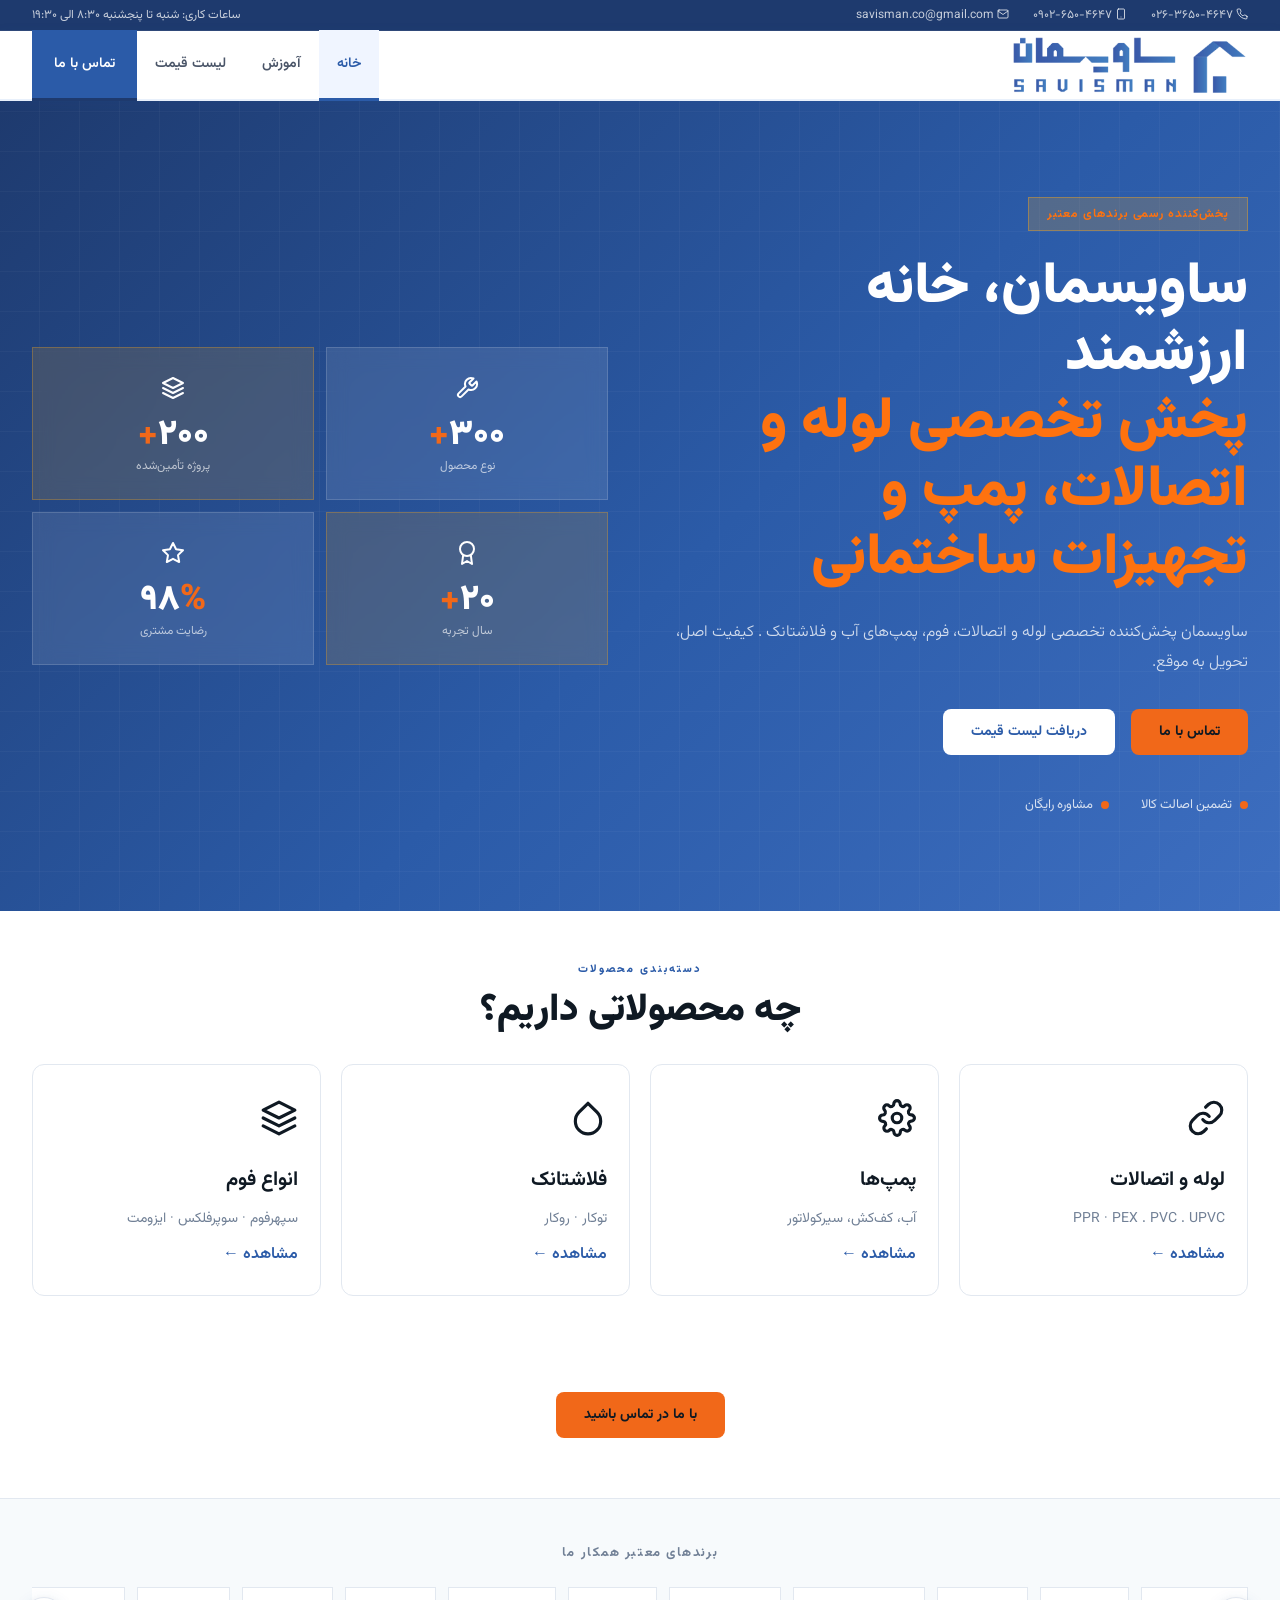
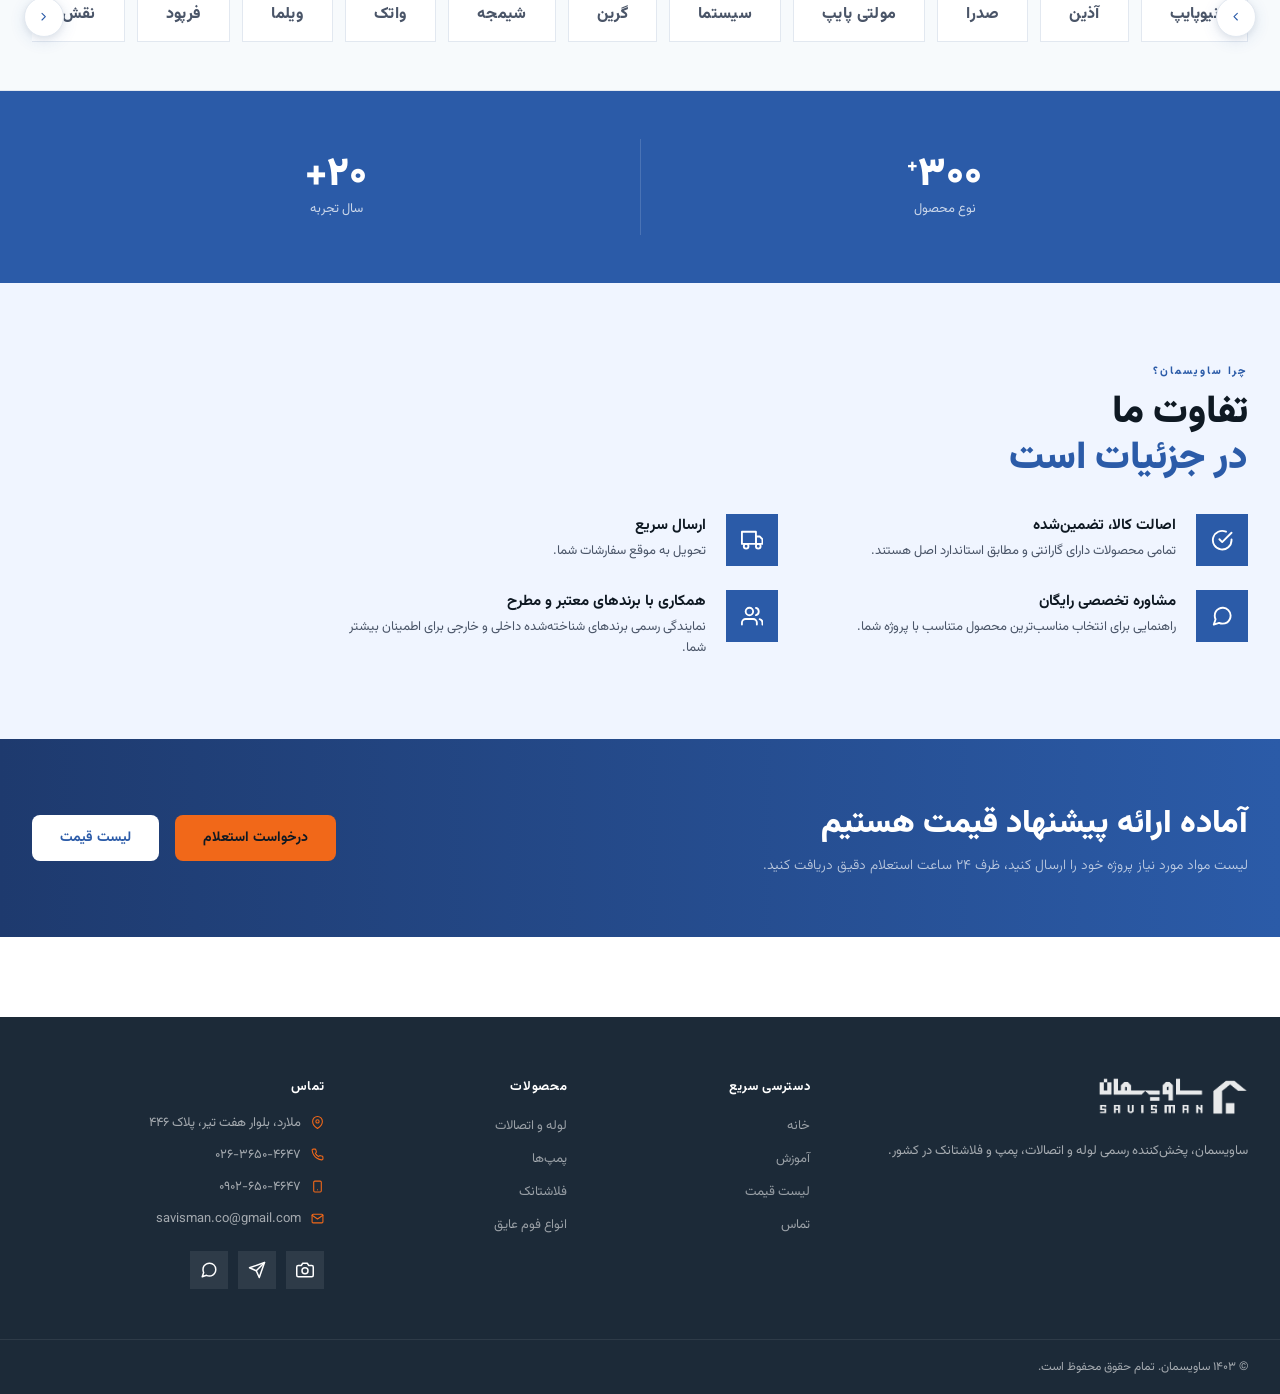
==== index.html @ 8af8faf5 "Update blog pages and homepage" ====
<!DOCTYPE html>
<html lang="fa" dir="rtl">
<head>
<meta charset="UTF-8">
<meta name="viewport" content="width=device-width, initial-scale=1.0">
<title>ساویسمان | پخش لوله، اتصالات، پمپ و فلاشتانک</title>
<link rel="icon" type="image/png" href="favicon.png">
<meta name="description" content="ساویسمان، پخش و فروش انواع لوله و اتصالات تک لایه، پنج لایه، فاضلابی، انواع پمپ، فلاشتانک، تجهیزات استخری، فوم و عایق ساختمانی با کیفیت و قیمت مناسب.">
<meta property="og:title" content="ساویسمان | پخش تجهیزات ساختمانی و تأسیسات">
<meta property="og:description" content="عرضه کننده انواع لوله و اتصالات، پمپ، فلاشتانک، تجهیزات استخری، فوم و عایق ساختمانی">
<meta property="og:url" content="https://savisman.com/">
<meta property="og:type" content="website">
<meta property="og:image" content="https://savisman.com/1horizontal_logo.png">
<link rel="canonical" href="https://savisman.com/">
<script type="application/ld+json">
{
  "@context": "https://schema.org",
  "@type": "HomeAndConstructionBusiness",
  "name": "ساویسمان",
  "url": "https://savisman.com/",
  "logo": "https://savisman.com/1horizontal_logo.png",
  "image": "https://savisman.com/1horizontal_logo.png",
  "description": "پخش و فروش انواع لوله و اتصالات، پمپ، فلاشتانک، تجهیزات استخری، فوم و عایق ساختمانی",
  "telephone": "+982636504647",
  "email": "savisman.co@gmail.com",
  "address": {
    "@type": "PostalAddress",
    "streetAddress": "بلوار هفت تیر، پلاک ۴۴۶",
    "addressLocality": "ملارد",
    "addressCountry": "IR"
  },
  "openingHoursSpecification": {
    "@type": "OpeningHoursSpecification",
    "dayOfWeek": ["Saturday","Sunday","Monday","Tuesday","Wednesday","Thursday"],
    "opens": "08:30",
    "closes": "19:30"
  },
  "sameAs": [
    "https://t.me/savisman_co"
  ]
}
</script>
<link href="https://fonts.googleapis.com/css2?family=Vazirmatn:wght@300;400;500;600;700;800;900&display=swap" rel="stylesheet">
<link rel="stylesheet" href="style.css">
<style>
.hero {
  min-height: 90vh;
  background: linear-gradient(135deg, var(--blue-dark) 0%, var(--blue-main) 55%, var(--blue-mid) 100%);
  display: flex; align-items: center;
  position: relative; overflow: hidden;
}
.hero::before {
  content:'';position:absolute;inset:0;
  background-image:repeating-linear-gradient(0deg,transparent,transparent 39px,rgba(255,255,255,0.03) 39px,rgba(255,255,255,0.03) 40px),
                   repeating-linear-gradient(90deg,transparent,transparent 39px,rgba(255,255,255,0.03) 39px,rgba(255,255,255,0.03) 40px);
}
.hero-inner {
  max-width:1280px;margin:0 auto;padding:0 2rem;
  display:grid;grid-template-columns:1fr 1fr;gap:4rem;align-items:center;
  position:relative;z-index:1;width:100%;
}
.hero-badge {
  display:inline-flex;align-items:center;gap:8px;
  background:rgba(244,165,28,0.2);border:1px solid rgba(244,165,28,0.4);
  color:#FE720F;padding:7px 18px;font-size:12px;font-weight:700;
  letter-spacing:0.08em;margin-bottom:1.5rem;
}
.hero h1 {
  font-size:clamp(2.2rem,4.5vw,3.8rem);font-weight:900;
  color:var(--white);line-height:1.18;margin-bottom:1.5rem;
}
.hero h1 .highlight { color:#FE720F; }
.hero-desc { font-size:16px;color:rgba(255,255,255,0.78);line-height:1.85;margin-bottom:2rem;font-weight:300; }
.hero-actions { display:flex;gap:1rem;flex-wrap:wrap; }
.hero-features { display:flex;gap:2rem;margin-top:2.5rem;flex-wrap:wrap; }
.hero-feature { display:flex;align-items:center;gap:8px;color:rgba(255,255,255,0.8);font-size:13px; }
.hero-feature-dot { width:8px;height:8px;background:var(--accent);border-radius:50%;flex-shrink:0; }
.hero-visual { display:grid;grid-template-columns:1fr 1fr;gap:12px; }
.hero-stat-card {
  background:rgba(255,255,255,0.1);backdrop-filter:blur(10px);
  border:1px solid rgba(255,255,255,0.15);
  padding:1.5rem;text-align:center;
}
.hero-stat-card.accent { background:rgba(244,165,28,0.15);border-color:rgba(244,165,28,0.3); }
.hero-stat-num { font-size:2.2rem;font-weight:900;color:var(--white);line-height:1; }
.hero-stat-num span { color:var(--accent); }
.hero-stat-label { font-size:12px;color:rgba(255,255,255,0.65);margin-top:4px; }
.hero-stat-icon { font-size:1.5rem;margin-bottom:8px;color:var(--white); }
.why-us { background:var(--blue-ultra); }
.why-grid { display:grid;grid-template-columns:1fr;gap:2rem; }
.why-list { display:grid;grid-template-columns:1fr 1fr;gap:1.5rem 2.5rem;margin-top:2rem;max-width:900px; }
.why-item { display:flex;gap:1.25rem;align-items:flex-start; }
.why-icon-box { width:52px;height:52px;background:var(--blue-main);display:flex;align-items:center;justify-content:center;font-size:1.4rem;flex-shrink:0;color:#fff; }
.why-item-title { font-size:15px;font-weight:700;color:var(--dark);margin-bottom:4px; }
.why-item-desc { font-size:13px;color:var(--mid);line-height:1.6; }
@media(max-width:640px){ .why-list{grid-template-columns:1fr;} }
.featured-header { display:flex;align-items:flex-end;justify-content:space-between;margin-bottom:2.5rem; }
.brands { background:var(--light);padding:44px 0;border-top:1px solid var(--border-light);border-bottom:1px solid var(--border-light); }
.brands-inner { max-width:1280px;margin:0 auto;padding:0 2rem; }
.brands-title { text-align:center;font-size:13px;font-weight:700;color:var(--steel);letter-spacing:0.12em;margin-bottom:1.5rem; }
.brands-scroll-wrap { position:relative; }
.brands-logos { display:flex;gap:12px;overflow-x:auto;scrollbar-width:none;padding-bottom:4px; }
.brands-logos::-webkit-scrollbar { display:none; }
.brand-logo {
  flex-shrink:0;font-size:16px;font-weight:800;color:var(--mid);letter-spacing:0.02em;
  padding:14px 28px;border:1.5px solid var(--border-light);white-space:nowrap;
  text-decoration:none;transition:all 0.2s;background:var(--white);
}
.brand-logo:hover { color:var(--white);background:var(--blue-main);border-color:var(--blue-main); }
.brands-arrow {
  position:absolute; top:50%; transform:translateY(-50%);
  width:40px;height:40px;border-radius:50%;flex-shrink:0;
  background:var(--white); border:1px solid var(--border-light);
  display:flex;align-items:center;justify-content:center;
  cursor:pointer; box-shadow:var(--shadow); color:var(--blue-main); z-index:2;
  transition:all 0.2s;
}
.brands-arrow:hover { background:var(--blue-main); color:var(--white); border-color:var(--blue-main); }
.brands-arrow-prev { right:-8px; }
.brands-arrow-next { left:-8px; }
@media(max-width:768px){
  .brands-arrow { display:none; }
  .brand-logo { font-size:14px;padding:10px 20px; }
}
.cta-strip { background:linear-gradient(90deg,var(--blue-dark),var(--blue-main));padding:60px 0; }
.cta-strip-inner { max-width:1280px;margin:0 auto;padding:0 2rem;display:flex;align-items:center;justify-content:space-between;gap:2rem;flex-wrap:wrap; }
.cta-text h2 { font-size:clamp(1.5rem,3vw,2rem);font-weight:900;color:var(--white);margin-bottom:6px; }
.cta-text p { font-size:14px;color:rgba(255,255,255,0.7);font-weight:300; }
.cta-actions { display:flex;gap:1rem;flex-wrap:wrap; }
.testimonial-grid { display:grid;grid-template-columns:repeat(3,1fr);gap:1.5rem; }
.testimonial-card { background:var(--white);border:1px solid var(--border-light);padding:1.75rem;position:relative; }
.testimonial-card::before { content:'"';position:absolute;top:12px;left:16px;font-size:4rem;color:var(--blue-pale);line-height:1;font-family:serif; }
.stars { color:var(--accent);font-size:14px;margin-bottom:12px; }
.testimonial-text { font-size:14px;color:var(--mid);line-height:1.75;margin-bottom:1.25rem;font-weight:300; }
.testimonial-author { display:flex;align-items:center;gap:10px;border-top:1px solid var(--border-light);padding-top:1rem; }
.author-avatar { width:38px;height:38px;background:var(--blue-main);display:flex;align-items:center;justify-content:center;color:var(--white);font-weight:700;font-size:14px; }
.author-name { font-size:13px;font-weight:700;color:var(--dark); }
.author-role { font-size:11px;color:var(--steel); }
@media(max-width:1024px){ .hero-inner{grid-template-columns:1fr;}.hero-visual{display:none;}.why-grid{grid-template-columns:1fr;} }
@media(max-width:768px){
  .testimonial-grid{grid-template-columns:1fr;}
  .hero{min-height:auto;padding:56px 0;}
  .hero-actions{flex-direction:column;align-items:stretch;}
  .hero-actions .btn{text-align:center;}
  .hero-features{gap:1rem;}
  .cta-strip-inner{text-align:center;justify-content:center;}
  .cta-actions{justify-content:center;width:100%;}
  .cta-actions .btn{flex:1;text-align:center;}
}
</style>
</head>
<body>

<div id="topbar">
  <div class="topbar-inner">
    <div class="topbar-contacts">
      <span><svg class="icon" viewBox="0 0 24 24" fill="none" stroke="currentColor" stroke-width="2" stroke-linecap="round" stroke-linejoin="round"><path d="M22 16.92v3a2 2 0 0 1-2.18 2 19.79 19.79 0 0 1-8.63-3.07 19.5 19.5 0 0 1-6-6 19.79 19.79 0 0 1-3.07-8.67A2 2 0 0 1 4.11 2h3a2 2 0 0 1 2 1.72c.127.96.361 1.903.7 2.81a2 2 0 0 1-.45 2.11L8.09 9.91a16 16 0 0 0 6 6l1.27-1.27a2 2 0 0 1 2.11-.45c.907.339 1.85.573 2.81.7A2 2 0 0 1 22 16.92z"/></svg> <a href="tel:02636504647">۰۲۶-۳۶۵۰-۴۶۴۷</a></span>
      <span><svg class="icon" viewBox="0 0 24 24" fill="none" stroke="currentColor" stroke-width="2" stroke-linecap="round" stroke-linejoin="round"><rect x="5" y="2" width="14" height="20" rx="2" ry="2"/><line x1="12" y1="18" x2="12.01" y2="18"/></svg> <a href="tel:09026504647">۰۹۰۲-۶۵۰-۴۶۴۷</a></span>
      <span><svg class="icon" viewBox="0 0 24 24" fill="none" stroke="currentColor" stroke-width="2" stroke-linecap="round" stroke-linejoin="round"><path d="M4 4h16c1.1 0 2 .9 2 2v12c0 1.1-.9 2-2 2H4c-1.1 0-2-.9-2-2V6c0-1.1.9-2 2-2z"/><polyline points="22 6 12 13 2 6"/></svg> <a href="mailto:savisman.co@gmail.com">savisman.co@gmail.com</a></span>
    </div>
    <span>ساعات کاری: شنبه تا پنجشنبه ۸:۳۰ الی ۱۹:۳۰</span>
  </div>
</div>

<nav>
  <div class="nav-inner">
    <a href="index.html" class="logo"><img src="1horizontal_logo.png" alt="ساویسمان"></a>
    <ul class="nav-links">
      <li><a href="index.html" class="active">خانه</a></li>
      <li><a href="blog.html">آموزش</a></li>
      <li><a href="price.html">لیست قیمت</a></li>
      <li><a href="contact.html" class="nav-cta">تماس با ما</a></li>
    </ul>
    <button class="nav-toggle" aria-label="باز کردن منو"><svg class="icon" viewBox="0 0 24 24" fill="none" stroke="currentColor" stroke-width="2" stroke-linecap="round" stroke-linejoin="round"><line x1="3" y1="12" x2="21" y2="12"/><line x1="3" y1="6" x2="21" y2="6"/><line x1="3" y1="18" x2="21" y2="18"/></svg></button>
  </div>
</nav>

<section class="hero">
  <div class="hero-inner">
    <div>
      <div class="hero-badge">پخش‌کننده رسمی برندهای معتبر</div>
      <h1>ساویسمان، خانه ارزشمند<br><span class="highlight">پخش تخصصی لوله و اتصالات، پمپ و تجهیزات ساختمانی</span><br></h1>
      <p class="hero-desc">ساویسمان پخش‌کننده تخصصی لوله و اتصالات، فوم، پمپ‌های آب و فلاشتانک . کیفیت اصل، تحویل به موقع.</p>
      <div class="hero-actions">
        <a href="contact.html" class="btn btn-accent">تماس با ما</a>
        <a href="price.html" class="btn btn-white">دریافت لیست قیمت</a>
      </div>

      <div class="hero-features">
        <div class="hero-feature"><div class="hero-feature-dot"></div>تضمین اصالت کالا</div>
        <div class="hero-feature"><div class="hero-feature-dot"></div>مشاوره رایگان</div>
      </div>
    </div>
    <div class="hero-visual">
      <div class="hero-stat-card"><div class="hero-stat-icon"><svg class="icon" viewBox="0 0 24 24" fill="none" stroke="currentColor" stroke-width="2" stroke-linecap="round" stroke-linejoin="round"><path d="M14.7 6.3a1 1 0 0 0 0 1.4l1.6 1.6a1 1 0 0 0 1.4 0l3.77-3.77a6 6 0 0 1-7.94 7.94l-6.91 6.91a2.12 2.12 0 0 1-3-3l6.91-6.91a6 6 0 0 1 7.94-7.94l-3.76 3.76z"/></svg></div><div class="hero-stat-num">۳۰۰<span>+</span></div><div class="hero-stat-label">نوع محصول</div></div>
      <div class="hero-stat-card accent"><div class="hero-stat-icon"><svg class="icon" viewBox="0 0 24 24" fill="none" stroke="currentColor" stroke-width="2" stroke-linecap="round" stroke-linejoin="round"><polygon points="12 2 2 7 12 12 22 7"/><polyline points="2 17 12 22 22 17"/><polyline points="2 12 12 17 22 12"/></svg></div><div class="hero-stat-num">۲۰۰<span>+</span></div><div class="hero-stat-label">پروژه تأمین‌شده</div></div>
      <div class="hero-stat-card accent"><div class="hero-stat-icon"><svg class="icon" viewBox="0 0 24 24" fill="none" stroke="currentColor" stroke-width="2" stroke-linecap="round" stroke-linejoin="round"><circle cx="12" cy="8" r="7"/><polyline points="8.21 13.89 7 23 12 20 17 23 15.79 13.88"/></svg></div><div class="hero-stat-num">۲۰<span>+</span></div><div class="hero-stat-label">سال تجربه</div></div>
      <div class="hero-stat-card"><div class="hero-stat-icon"><svg class="icon" viewBox="0 0 24 24" fill="none" stroke="currentColor" stroke-width="2" stroke-linecap="round" stroke-linejoin="round"><polygon points="12 2 15.09 8.26 22 9.27 17 14.14 18.18 21.02 12 17.77 5.82 21.02 7 14.14 2 9.27 8.91 8.26"/></svg></div><div class="hero-stat-num">۹۸<span>%</span></div><div class="hero-stat-label">رضایت مشتری</div></div>
    </div>
  </div>
</section>

<section style="padding:0;background:var(--white);">
  <div style="max-width:1280px;margin:0 auto;padding:0 2rem;">
    <div style="text-align:center;padding:50px 0 30px;">
      <p class="eyebrow">دسته‌بندی محصولات</p>
      <h2 class="section-title">چه محصولاتی داریم؟</h2>
    </div>
  </div>
  <div class="cat-grid fade-up">
    <a href="price.html#cat1" class="cat-card"><span class="cat-icon"><svg class="icon" viewBox="0 0 24 24" fill="none" stroke="currentColor" stroke-width="2" stroke-linecap="round" stroke-linejoin="round"><path d="M10 13a5 5 0 0 0 7.54.54l3-3a5 5 0 0 0-7.07-7.07l-1.72 1.71"/><path d="M14 11a5 5 0 0 0-7.54-.54l-3 3a5 5 0 0 0 7.07 7.07l1.71-1.71"/></svg></span><div class="cat-name">لوله و اتصالات</div><div class="cat-count">PPR · PEX . PVC . UPVC</div><span class="cat-arrow">مشاهده ←</span></a>
    <a href="price.html#cat4" class="cat-card"><span class="cat-icon"><svg class="icon" viewBox="0 0 24 24" fill="none" stroke="currentColor" stroke-width="2" stroke-linecap="round" stroke-linejoin="round"><circle cx="12" cy="12" r="3"/><path d="M19.4 15a1.65 1.65 0 0 0 .33 1.82l.06.06a2 2 0 1 1-2.83 2.83l-.06-.06a1.65 1.65 0 0 0-1.82-.33 1.65 1.65 0 0 0-1 1.51V21a2 2 0 0 1-4 0v-.09A1.65 1.65 0 0 0 9 19.4a1.65 1.65 0 0 0-1.82.33l-.06.06a2 2 0 1 1-2.83-2.83l.06-.06a1.65 1.65 0 0 0 .33-1.82 1.65 1.65 0 0 0-1.51-1H3a2 2 0 0 1 0-4h.09A1.65 1.65 0 0 0 4.6 9a1.65 1.65 0 0 0-.33-1.82l-.06-.06a2 2 0 1 1 2.83-2.83l.06.06a1.65 1.65 0 0 0 1.82.33H9a1.65 1.65 0 0 0 1-1.51V3a2 2 0 0 1 4 0v.09a1.65 1.65 0 0 0 1 1.51 1.65 1.65 0 0 0 1.82-.33l.06-.06a2 2 0 1 1 2.83 2.83l-.06.06a1.65 1.65 0 0 0-.33 1.82V9a1.65 1.65 0 0 0 1.51 1H21a2 2 0 0 1 0 4h-.09a1.65 1.65 0 0 0-1.51 1z"/></svg></span><div class="cat-name">پمپ‌ها</div><div class="cat-count">آب، کف‌کش، سیرکولاتور</div><span class="cat-arrow">مشاهده ←</span></a>
    <a href="price.html#cat5" class="cat-card"><span class="cat-icon"><svg class="icon" viewBox="0 0 24 24" fill="none" stroke="currentColor" stroke-width="2" stroke-linecap="round" stroke-linejoin="round"><path d="M12 2.69l5.66 5.66a8 8 0 1 1-11.31 0z"/></svg></span><div class="cat-name">فلاشتانک</div><div class="cat-count">توکار · روکار </div><span class="cat-arrow">مشاهده ←</span></a>
    <a href="price.html#cat9" class="cat-card"><span class="cat-icon"><svg class="icon" viewBox="0 0 24 24" fill="none" stroke="currentColor" stroke-width="2" stroke-linecap="round" stroke-linejoin="round"><polygon points="12 2 2 7 12 12 22 7 12 2"/><polyline points="2 17 12 22 22 17"/><polyline points="2 12 12 17 22 12"/></svg></span><div class="cat-name">انواع فوم</div><div class="cat-count">سپهرفوم · سوپرفلکس · ایزومت</div><span class="cat-arrow">مشاهده ←</span></a>
  </div>
  <div style="text-align:center;padding:36px 2rem 60px;">
    <a href="contact.html" class="btn btn-accent">با ما در تماس باشید</a>
  </div>
</section>

<div class="brands">
  <div class="brands-inner">
    <p class="brands-title">برندهای معتبر همکار ما</p>
    <div class="brands-scroll-wrap">
      <button type="button" class="brands-arrow brands-arrow-prev" onclick="scrollBrandsBy(-3)" aria-label="برندهای قبلی">
        <svg class="icon" viewBox="0 0 24 24" fill="none" stroke="currentColor" stroke-width="2" stroke-linecap="round" stroke-linejoin="round"><polyline points="15 18 9 12 15 6"/></svg>
      </button>
      <div class="brands-logos">
        <a href="price.html#cat1" class="brand-logo">نیوپایپ</a>
        <a href="price.html#cat2" class="brand-logo">آذین</a>
        <a href="price.html#cat3" class="brand-logo">صدرا</a>
        <a href="price.html#cat3" class="brand-logo">مولتی پایپ</a>
        <a href="price.html#cat4" class="brand-logo">سیستما</a>
        <a href="price.html#cat4" class="brand-logo">گرین</a>
        <a href="price.html#cat4" class="brand-logo">شیمجه</a>
        <a href="price.html#cat4" class="brand-logo">واتک</a>
        <a href="price.html#cat5" class="brand-logo">ویلما</a>
        <a href="price.html#cat5" class="brand-logo">فرپود</a>
        <a href="price.html#cat6" class="brand-logo">نقش جهان</a>
        <a href="price.html#cat7" class="brand-logo">ویسپار</a>
        <a href="price.html#cat8" class="brand-logo">SGP</a>
        <a href="price.html#cat9" class="brand-logo">سوپرفلکس</a>
        <a href="price.html#cat9" class="brand-logo">ایزومت</a>
        <a href="price.html#cat9" class="brand-logo">سپهرفوم</a>
      </div>
      <button type="button" class="brands-arrow brands-arrow-next" onclick="scrollBrandsBy(3)" aria-label="برندهای بعدی">
        <svg class="icon" viewBox="0 0 24 24" fill="none" stroke="currentColor" stroke-width="2" stroke-linecap="round" stroke-linejoin="round"><polyline points="9 18 15 12 9 6"/></svg>
      </button>
    </div>
  </div>
</div>

<div class="stats-strip">
  <div class="container">
    <div class="stats-grid">
      <div class="stat-item"><div class="stat-num">۳۰۰<sup>+</sup></div><div class="stat-label">نوع محصول</div></div>
      <div class="stat-item"><div class="stat-num">۲۰+</div><div class="stat-label">سال تجربه</div></div>
    </div>
  </div>
</div>

<section class="why-us">
  <div class="container">
    <div class="why-grid">
      <div>
        <p class="eyebrow">چرا ساویسمان؟</p>
        <h2 class="section-title">تفاوت ما<br><span>در جزئیات است</span></h2>
        <div class="why-list">
          <div class="why-item"><div class="why-icon-box"><svg class="icon" viewBox="0 0 24 24" fill="none" stroke="currentColor" stroke-width="2" stroke-linecap="round" stroke-linejoin="round"><path d="M22 11.08V12a10 10 0 1 1-5.93-9.14"/><polyline points="22 4 12 14.01 9 11.01"/></svg></div><div><div class="why-item-title">اصالت کالا، تضمین‌شده</div><div class="why-item-desc">تمامی محصولات دارای گارانتی و مطابق استاندارد اصل هستند.</div></div></div>
          <div class="why-item"><div class="why-icon-box"><svg class="icon" viewBox="0 0 24 24" fill="none" stroke="currentColor" stroke-width="2" stroke-linecap="round" stroke-linejoin="round"><rect x="1" y="3" width="15" height="13"/><polygon points="16 8 20 8 23 11 23 16 16 16 16 8"/><circle cx="5.5" cy="18.5" r="2.5"/><circle cx="18.5" cy="18.5" r="2.5"/></svg></div><div><div class="why-item-title">ارسال سریع</div><div class="why-item-desc">تحویل به موقع سفارشات شما.</div></div></div>
          <div class="why-item"><div class="why-icon-box"><svg class="icon" viewBox="0 0 24 24" fill="none" stroke="currentColor" stroke-width="2" stroke-linecap="round" stroke-linejoin="round"><path d="M21 11.5a8.38 8.38 0 0 1-.9 3.8 8.5 8.5 0 0 1-7.6 4.7 8.38 8.38 0 0 1-3.8-.9L3 21l1.9-5.7a8.38 8.38 0 0 1-.9-3.8 8.5 8.5 0 0 1 4.7-7.6 8.38 8.38 0 0 1 3.8-.9h.5a8.48 8.48 0 0 1 8 8v.5z"/></svg></div><div><div class="why-item-title">مشاوره تخصصی رایگان</div><div class="why-item-desc">راهنمایی برای انتخاب مناسب‌ترین محصول متناسب با پروژه شما.</div></div></div>
          <div class="why-item"><div class="why-icon-box"><svg class="icon" viewBox="0 0 24 24" fill="none" stroke="currentColor" stroke-width="2" stroke-linecap="round" stroke-linejoin="round"><path d="M17 21v-2a4 4 0 0 0-4-4H5a4 4 0 0 0-4 4v2"/><circle cx="9" cy="7" r="4"/><path d="M23 21v-2a4 4 0 0 0-3-3.87"/><path d="M16 3.13a4 4 0 0 1 0 7.75"/></svg></div><div><div class="why-item-title">همکاری با برندهای معتبر و مطرح</div><div class="why-item-desc">نمایندگی رسمی برندهای شناخته‌شده داخلی و خارجی برای اطمینان بیشتر شما.</div></div></div>
        </div>
      </div>
    </div>
  </div>
</section>

<div class="cta-strip">
  <div class="cta-strip-inner">
    <div class="cta-text">
      <h2>آماده ارائه پیشنهاد قیمت هستیم</h2>
      <p>لیست مواد مورد نیاز پروژه خود را ارسال کنید، ظرف ۲۴ ساعت استعلام دقیق دریافت کنید.</p>
    </div>
    <div class="cta-actions">
      <a href="contact.html" class="btn btn-accent">درخواست استعلام</a>
      <a href="price.html" class="btn btn-white">لیست قیمت</a>
    </div>
  </div>
</div>

<footer>
  <div class="footer-grid">
    <div>
      <div class="footer-logo"><img src="1horizontal_logo.png" alt="ساویسمان" loading="lazy" onerror="this.style.border='3px solid red'"></div>
      <p class="footer-about">ساویسمان، پخش‌کننده رسمی لوله و اتصالات، پمپ و فلاشتانک در کشور.</p>
    </div>
    <div>
      <div class="footer-title">دسترسی سریع</div>
      <ul class="footer-links"><li><a href="index.html">خانه</a></li><li><a href="blog.html">آموزش</a></li><li><a href="price.html">لیست قیمت</a></li><li><a href="contact.html">تماس</a></li></ul>
    </div>
    <div>
      <div class="footer-title">محصولات</div>
      <ul class="footer-links">
        <li><a href="price.html#cat1">لوله و اتصالات</a></li>
        <li><a href="price.html#cat4">پمپ‌ها</a></li>
        <li><a href="price.html#cat5">فلاشتانک</a></li>
        <li><a href="price.html#cat9">انواع فوم عایق</a></li>
      </ul>
    </div>
    <div>
      <div class="footer-title">تماس</div>
      <div class="footer-contact-item"><span class="ic"><svg class="icon" viewBox="0 0 24 24" fill="none" stroke="currentColor" stroke-width="2" stroke-linecap="round" stroke-linejoin="round"><path d="M21 10c0 7-9 13-9 13s-9-6-9-13a9 9 0 0 1 18 0z"/><circle cx="12" cy="10" r="3"/></svg></span><span>ملارد، بلوار هفت تیر، پلاک ۴۴۶</span></div>
      <div class="footer-contact-item"><span class="ic"><svg class="icon" viewBox="0 0 24 24" fill="none" stroke="currentColor" stroke-width="2" stroke-linecap="round" stroke-linejoin="round"><path d="M22 16.92v3a2 2 0 0 1-2.18 2 19.79 19.79 0 0 1-8.63-3.07 19.5 19.5 0 0 1-6-6 19.79 19.79 0 0 1-3.07-8.67A2 2 0 0 1 4.11 2h3a2 2 0 0 1 2 1.72c.127.96.361 1.903.7 2.81a2 2 0 0 1-.45 2.11L8.09 9.91a16 16 0 0 0 6 6l1.27-1.27a2 2 0 0 1 2.11-.45c.907.339 1.85.573 2.81.7A2 2 0 0 1 22 16.92z"/></svg></span><span>۰۲۶-۳۶۵۰-۴۶۴۷</span></div>
      <div class="footer-contact-item"><span class="ic"><svg class="icon" viewBox="0 0 24 24" fill="none" stroke="currentColor" stroke-width="2" stroke-linecap="round" stroke-linejoin="round"><rect x="5" y="2" width="14" height="20" rx="2" ry="2"/><line x1="12" y1="18" x2="12.01" y2="18"/></svg></span><span>۰۹۰۲-۶۵۰-۴۶۴۷</span></div>
      <div class="footer-contact-item"><span class="ic"><svg class="icon" viewBox="0 0 24 24" fill="none" stroke="currentColor" stroke-width="2" stroke-linecap="round" stroke-linejoin="round"><path d="M4 4h16c1.1 0 2 .9 2 2v12c0 1.1-.9 2-2 2H4c-1.1 0-2-.9-2-2V6c0-1.1.9-2 2-2z"/><polyline points="22 6 12 13 2 6"/></svg></span><span>savisman.co@gmail.com</span></div>
      <div class="footer-social-row">
        <a href="https://instagram.com/savisman.co" target="_blank" class="footer-social-btn" title="اینستاگرام"><svg class="icon" viewBox="0 0 24 24" fill="none" stroke="currentColor" stroke-width="2" stroke-linecap="round" stroke-linejoin="round"><path d="M23 19a2 2 0 0 1-2 2H3a2 2 0 0 1-2-2V8a2 2 0 0 1 2-2h4l2-3h6l2 3h4a2 2 0 0 1 2 2z"/><circle cx="12" cy="13" r="4"/></svg></a>
        <a href="https://t.me/savisman_co" target="_blank" class="footer-social-btn" title="تلگرام"><svg class="icon" viewBox="0 0 24 24" fill="none" stroke="currentColor" stroke-width="2" stroke-linecap="round" stroke-linejoin="round"><line x1="22" y1="2" x2="11" y2="13"/><polygon points="22 2 15 22 11 13 2 9"/></svg></a>
        <a href="https://wa.me/989026504647" target="_blank" class="footer-social-btn" title="واتساپ"><svg class="icon" viewBox="0 0 24 24" fill="none" stroke="currentColor" stroke-width="2" stroke-linecap="round" stroke-linejoin="round"><path d="M21 11.5a8.38 8.38 0 0 1-.9 3.8 8.5 8.5 0 0 1-7.6 4.7 8.38 8.38 0 0 1-3.8-.9L3 21l1.9-5.7a8.38 8.38 0 0 1-.9-3.8 8.5 8.5 0 0 1 4.7-7.6 8.38 8.38 0 0 1 3.8-.9h.5a8.48 8.48 0 0 1 8 8v.5z"/></svg></a>
      </div>
    </div>
  </div>
  <div class="footer-bottom"><span>© ۱۴۰۳ ساویسمان. تمام حقوق محفوظ است.</span></div>
</footer>

<script src="main.js"></script>
<script>
function scrollBrandsBy(step){
  const container = document.querySelector('.brands-logos');
  if(!container) return;
  const items = Array.from(container.querySelectorAll('.brand-logo'));
  const containerRect = container.getBoundingClientRect();
  const visible = items.filter(item=>{
    const r = item.getBoundingClientRect();
    return r.right > containerRect.left + 1 && r.left < containerRect.right - 1;
  });
  if(visible.length === 0) return;
  let anchorIndex = step > 0 ? items.indexOf(visible[visible.length-1]) : items.indexOf(visible[0]);
  let targetIndex = Math.max(0, Math.min(items.length - 1, anchorIndex + step));
  items[targetIndex].scrollIntoView({behavior:'smooth', inline: step > 0 ? 'end' : 'start', block:'nearest'});
}
</script>
</body>
</html>
---- style.css ----
@import url('https://fonts.googleapis.com/css2?family=Vazirmatn:wght@300;400;500;600;700;800;900&display=swap');

*, *::before, *::after { margin: 0; padding: 0; box-sizing: border-box; }

:root {
  --blue-dark:   #1E3A6E;
  --blue-main:   #2B5BA8;
  --blue-mid:    #3D6EC0;
  --blue-light:  #5B8DD4;
  --blue-pale:   #E8F0FB;
  --blue-ultra:  #F0F5FF;
  --accent:      #f16819;
  --accent-dark: #f06204;
  --dark:        #0F1923;
  --dark-2:      #1C2A38;
  --mid:         #4A5568;
  --steel:       #718096;
  --border:      #CBD5E0;
  --border-light:#E2E8F0;
  --light:       #F7FAFC;
  --white:       #FFFFFF;
  --font: 'Vazirmatn', sans-serif;
  --shadow-sm: 0 1px 3px rgba(0,0,0,0.08), 0 1px 2px rgba(0,0,0,0.05);
  --shadow:    0 4px 16px rgba(43,91,168,0.12), 0 2px 6px rgba(0,0,0,0.06);
  --shadow-lg: 0 12px 40px rgba(43,91,168,0.18), 0 4px 12px rgba(0,0,0,0.08);
  --radius:    12px;
  --radius-sm: 8px;
}

html { scroll-behavior: smooth; }
body { font-family: var(--font); background: var(--white); color: var(--dark); direction: rtl; overflow-x: hidden; }

/* ========== NAV ========== */
#topbar {
  background: var(--blue-dark);
  color: rgba(255,255,255,0.75);
  font-size: 12px;
  padding: 6px 0;
  border-bottom: 1px solid rgba(255,255,255,0.08);
}
.topbar-inner {
  max-width: 1280px; margin: 0 auto; padding: 0 2rem;
  display: flex; align-items: center; justify-content: space-between;
}
.topbar-inner a { color: rgba(255,255,255,0.75); text-decoration: none; }
.topbar-inner a:hover { color: var(--accent); }
.topbar-contacts { display: flex; gap: 1.5rem; }

nav {
  position: sticky; top: 0; z-index: 999;
  background: var(--white);
  border-bottom: 2px solid var(--blue-pale);
  box-shadow: 0 2px 12px rgba(43,91,168,0.08);
}
.nav-inner {
  max-width: 1280px; margin: 0 auto; padding: 0 2rem;
  height: 68px; display: flex; align-items: center; justify-content: space-between;
}
.logo img { height: 60px; display: block; }
.nav-links { display: flex; list-style: none; gap: 0; }
.nav-links li a {
  display: block; padding: 0 18px; line-height: 68px;
  text-decoration: none; color: var(--mid); font-size: 14px; font-weight: 600;
  border-bottom: 3px solid transparent; transition: all 0.2s; white-space: nowrap;
}
.nav-links li a:hover, .nav-links li a.active {
  color: var(--blue-main); border-bottom-color: var(--blue-main);
  background: var(--blue-ultra);
}
.nav-cta {
  background: var(--blue-main); color: var(--white) !important;
  padding: 0 22px !important; border-radius: 0 !important;
  border-bottom: 3px solid var(--blue-dark) !important;
}
.nav-cta:hover { background: var(--blue-dark) !important; }

/* ========== ICONS (inline SVG line-icon system, replaces emoji) ========== */
.icon {
  width: 1em; height: 1em;
  display: inline-block;
  vertical-align: -0.125em;
  flex-shrink: 0;
}
.nav-toggle {
  display: none;
  background: none; border: none; cursor: pointer;
  font-size: 26px; color: var(--blue-main); padding: 8px; line-height: 1;
}

/* ========== FOOTER ========== */
footer {
  background: var(--dark-2);
  color: rgba(255,255,255,0.6);
  padding: 60px 0 0;
  margin-top: 80px;
}
.footer-grid {
  max-width: 1280px; margin: 0 auto; padding: 0 2rem;
  display: grid; grid-template-columns: 2fr 1fr 1fr 1.5fr; gap: 3rem;
  padding-bottom: 50px;
  border-bottom: 1px solid rgba(255,255,255,0.08);
}
.footer-logo img { height: 38px; filter: brightness(0) invert(1) opacity(0.9); margin-bottom: 1rem; }
.footer-about { font-size: 13px; line-height: 1.8; margin-bottom: 1.5rem; }
.footer-title { font-size: 13px; font-weight: 700; color: var(--white); margin-bottom: 1rem; letter-spacing: 0.05em; }
.footer-links { list-style: none; display: flex; flex-direction: column; gap: 8px; }
.footer-links a { color: rgba(255,255,255,0.55); text-decoration: none; font-size: 13px; transition: color 0.2s; }
.footer-links a:hover { color: var(--accent); }
.footer-contact-item { display: flex; gap: 10px; align-items: flex-start; margin-bottom: 10px; font-size: 13px; }
.footer-contact-item .ic { color: var(--accent); margin-top: 2px; flex-shrink: 0; }
.footer-social-row { display:flex;gap:10px;margin-top:1.25rem; }
.footer-social-btn {
  width:38px;height:38px;background:rgba(255,255,255,0.08);color:var(--white);
  display:flex;align-items:center;justify-content:center;text-decoration:none;
  transition:background 0.2s;
}
.footer-social-btn:hover { background:var(--accent); color:var(--dark); }
.footer-social-btn svg { width:18px;height:18px; }
.footer-bottom {
  max-width: 1280px; margin: 0 auto; padding: 18px 2rem;
  display: flex; align-items: center; justify-content: space-between; font-size: 12px;
}

/* ========== BUTTONS ========== */
.btn { display: inline-block; padding: 12px 28px; font-size: 14px; font-weight: 700; text-decoration: none; font-family: var(--font); cursor: pointer; border: none; transition: all 0.2s; border-radius: var(--radius-sm); }
.btn-primary { background: var(--blue-main); color: var(--white); }
.btn-primary:hover { background: var(--blue-dark); transform: translateY(-1px); box-shadow: var(--shadow); }
.btn-accent { background: var(--accent); color: var(--dark); }
.btn-accent:hover { background: var(--accent-dark); transform: translateY(-1px); }
.btn-outline { background: transparent; color: var(--blue-main); border: 2px solid var(--blue-main); }
.btn-outline:hover { background: var(--blue-main); color: var(--white); }
.btn-white { background: var(--white); color: var(--blue-main); }
.btn-white:hover { background: var(--blue-pale); }

/* ========== SECTION HEADERS ========== */
.section-header { margin-bottom: 3rem; }
.section-header.center { text-align: center; }
.eyebrow { font-size: 11px; font-weight: 800; letter-spacing: 0.18em; color: var(--blue-main); text-transform: uppercase; margin-bottom: 10px; }
.section-title { font-size: clamp(1.7rem, 3vw, 2.4rem); font-weight: 900; color: var(--dark); line-height: 1.2; }
.section-title span { color: var(--blue-main); }
.section-desc { font-size: 15px; color: var(--mid); line-height: 1.8; margin-top: 10px; font-weight: 300; max-width: 600px; }
.section-header.center .section-desc { margin: 10px auto 0; }

/* ========== CONTAINER ========== */
.container { max-width: 1280px; margin: 0 auto; padding: 0 2rem; }
section { padding: 80px 0; }

/* ========== BADGES ========== */
.badge { display: inline-block; padding: 5px 14px; font-size: 11px; font-weight: 700; letter-spacing: 0.08em; }
.badge-blue { background: var(--blue-pale); color: var(--blue-main); }
.badge-accent { background: #FEF3DC; color: var(--accent-dark); }
.badge-green { background: #E6F9F0; color: #1A7A4A; }

/* ========== PRODUCT CARD ========== */
.product-card {
  background: var(--white);
  border: 1px solid var(--border-light);
  border-radius: var(--radius);
  transition: all 0.25s;
  position: relative;
  overflow: hidden;
}
.product-card:hover { box-shadow: var(--shadow-lg); transform: translateY(-3px); border-color: var(--blue-light); }
.product-card-img {
  width: 100%; aspect-ratio: 4/3;
  background: var(--blue-ultra);
  display: flex; align-items: center; justify-content: center;
  overflow: hidden; position: relative;
}
.product-card-img img { width: 100%; height: 100%; object-fit: cover; }
.product-card-img .placeholder-icon { font-size: 3rem; opacity: 0.3; }
.product-card-badge { position: absolute; top: 12px; right: 12px; }
.product-card-body { padding: 1.25rem; }
.product-card-cat { font-size: 11px; font-weight: 700; color: var(--blue-mid); letter-spacing: 0.08em; margin-bottom: 6px; }
.product-card-name { font-size: 15px; font-weight: 700; color: var(--dark); margin-bottom: 6px; line-height: 1.3; }
.product-card-desc { font-size: 12px; color: var(--mid); line-height: 1.6; margin-bottom: 1rem; }
.product-card-footer { display: flex; align-items: center; justify-content: space-between; padding-top: 1rem; border-top: 1px solid var(--border-light); }
.product-price { font-size: 13px; font-weight: 700; color: var(--blue-dark); }
.btn-sm { padding: 7px 16px; font-size: 12px; font-weight: 700; text-decoration: none; font-family: var(--font); background: var(--blue-main); color: var(--white); border: none; cursor: pointer; transition: background 0.2s; border-radius: var(--radius-sm); }
.btn-sm:hover { background: var(--blue-dark); }

/* ========== BLOG CARD ========== */
.blog-card { background: var(--white); border: 1px solid var(--border-light); border-radius: var(--radius); transition: all 0.25s; overflow: hidden; }
.blog-card:hover { box-shadow: var(--shadow); transform: translateY(-2px); }
.blog-card-img { width: 100%; aspect-ratio: 16/9; background: var(--blue-ultra); display: flex; align-items: center; justify-content: center; overflow: hidden; }
.blog-card-img img { width: 100%; height: 100%; object-fit: cover; }
.blog-card-body { padding: 1.5rem; }
.blog-cat { font-size: 11px; font-weight: 700; color: var(--blue-main); letter-spacing: 0.08em; margin-bottom: 8px; }
.blog-card-title { font-size: 16px; font-weight: 700; color: var(--dark); margin-bottom: 8px; line-height: 1.4; }
.blog-card-excerpt { font-size: 13px; color: var(--steel); line-height: 1.7; margin-bottom: 1.25rem; font-weight: 300; }
.blog-meta { display: flex; align-items: center; justify-content: space-between; font-size: 12px; color: var(--steel); }
.read-more { color: var(--blue-main); text-decoration: none; font-weight: 700; font-size: 13px; }
.read-more:hover { color: var(--blue-dark); }

/* ========== PRICE CARD ========== */
.price-download-card {
  background: var(--white); border: 1px solid var(--border-light);
  padding: 2rem; text-align: center;
  transition: all 0.25s; position: relative; overflow: hidden;
}
.price-download-card::before { content:''; position:absolute; top:0; right:0; left:0; height:4px; background: var(--blue-main); }
.price-download-card:hover { box-shadow: var(--shadow-lg); transform: translateY(-3px); }
.price-card-icon { font-size: 2.5rem; margin-bottom: 1rem; }
.price-card-title { font-size: 17px; font-weight: 800; color: var(--dark); margin-bottom: 6px; }
.price-card-desc { font-size: 13px; color: var(--steel); margin-bottom: 1.5rem; line-height: 1.6; }
.price-card-date { font-size: 11px; color: var(--steel); margin-top: 1rem; }

/* ========== CONTACT FORM ========== */
.form-group { display: flex; flex-direction: column; gap: 6px; }
.form-label { font-size: 13px; font-weight: 700; color: var(--dark); }
.form-input, .form-textarea, .form-select {
  background: var(--white); border: 1.5px solid var(--border);
  padding: 11px 16px; font-size: 14px; font-family: var(--font); color: var(--dark);
  outline: none; transition: border-color 0.2s, box-shadow 0.2s; direction: rtl; width: 100%;
}
.form-input:focus, .form-textarea:focus, .form-select:focus {
  border-color: var(--blue-main); box-shadow: 0 0 0 3px rgba(43,91,168,0.1);
}
.form-textarea { resize: vertical; min-height: 120px; }

/* ========== FADE ANIMATIONS ========== */
.fade-up { opacity: 0; transform: translateY(28px); transition: opacity 0.6s ease, transform 0.6s ease; }
.fade-up.visible { opacity: 1; transform: translateY(0); }
.fade-up:nth-child(2) { transition-delay: 0.1s; }
.fade-up:nth-child(3) { transition-delay: 0.2s; }
.fade-up:nth-child(4) { transition-delay: 0.3s; }
.fade-up:nth-child(5) { transition-delay: 0.4s; }
.fade-up:nth-child(6) { transition-delay: 0.5s; }

/* ========== BREADCRUMB ========== */
.breadcrumb { background: var(--blue-ultra); border-bottom: 1px solid var(--blue-pale); padding: 12px 0; }
.breadcrumb-inner { max-width: 1280px; margin: 0 auto; padding: 0 2rem; display: flex; align-items: center; gap: 8px; font-size: 13px; }
.breadcrumb a { color: var(--blue-main); text-decoration: none; }
.breadcrumb a:hover { color: var(--blue-dark); }
.breadcrumb-sep { color: var(--steel); }
.breadcrumb-current { color: var(--mid); font-weight: 600; }

/* ========== PAGE HERO (inner pages) ========== */
.page-hero {
  background: linear-gradient(135deg, var(--blue-dark) 0%, var(--blue-main) 60%, var(--blue-mid) 100%);
  padding: 60px 0;
  position: relative; overflow: hidden;
}
.page-hero::before {
  content: '';
  position: absolute; inset: 0;
  background-image: repeating-linear-gradient(0deg,transparent,transparent 39px,rgba(255,255,255,0.03) 39px,rgba(255,255,255,0.03) 40px),
                    repeating-linear-gradient(90deg,transparent,transparent 39px,rgba(255,255,255,0.03) 39px,rgba(255,255,255,0.03) 40px);
}
.page-hero-inner { max-width: 1280px; margin: 0 auto; padding: 0 2rem; position: relative; z-index: 1; }
.page-hero h1 { font-size: clamp(1.8rem,3vw,2.8rem); font-weight: 900; color: var(--white); margin-bottom: 8px; }
.page-hero p { font-size: 15px; color: rgba(255,255,255,0.75); font-weight: 300; }

/* ========== SIDEBAR ========== */
.sidebar-layout { display: grid; grid-template-columns: 260px 1fr; gap: 2.5rem; align-items: start; }
.sidebar-box { background: var(--white); border: 1px solid var(--border-light); position: sticky; top: 88px; }
.sidebar-title { background: var(--blue-main); color: var(--white); padding: 14px 18px; font-size: 14px; font-weight: 700; }
.sidebar-nav { list-style: none; }
.sidebar-nav li a {
  display: flex; align-items: center; gap: 10px;
  padding: 12px 18px; text-decoration: none; color: var(--mid); font-size: 14px; font-weight: 500;
  border-bottom: 1px solid var(--border-light); transition: all 0.2s;
}
.sidebar-nav li a:hover, .sidebar-nav li a.active {
  background: var(--blue-ultra); color: var(--blue-main); padding-right: 24px;
}
.sidebar-nav li a .count { margin-right: auto; background: var(--blue-pale); color: var(--blue-main); font-size: 11px; padding: 2px 8px; font-weight: 700; }

/* ========== STATS STRIP ========== */
.stats-strip { background: var(--blue-main); padding: 48px 0; }
.stats-grid { display: grid; grid-template-columns: repeat(2,1fr); }
.stat-item { text-align: center; padding: 1rem; border-left: 1px solid rgba(255,255,255,0.15); }
.stat-item:last-child { border-left: none; }
.stat-num { font-size: 2.5rem; font-weight: 900; color: var(--white); line-height: 1; }
.stat-num sup { font-size: 1.2rem; }
.stat-label { font-size: 13px; color: rgba(255,255,255,0.75); margin-top: 4px; }

/* ========== GRIDS ========== */
.grid-3 { display: grid; grid-template-columns: repeat(3,1fr); gap: 1.5rem; }
.grid-4 { display: grid; grid-template-columns: repeat(4,1fr); gap: 1.5rem; }
.grid-2 { display: grid; grid-template-columns: repeat(2,1fr); gap: 1.5rem; }

/* ========== RESPONSIVE ========== */
@media (max-width: 1024px) {
  .grid-4 { grid-template-columns: repeat(2,1fr); }
  .sidebar-layout { grid-template-columns: 1fr; }
  .sidebar-box { position: static; }
  .footer-grid { grid-template-columns: 1fr 1fr; }
}
/* ========== CATEGORY GRID (homepage) ========== */
.cat-grid {
  max-width: 1280px;
  margin: 0 auto;
  padding: 0 2rem 60px;
  display: grid;
  grid-template-columns: repeat(4, 1fr);
  gap: 20px;
}

.cat-card {
  background: var(--white);
  border-radius: var(--radius);
  padding: 28px 22px;
  text-decoration: none;
  color: inherit;
  border: 1px solid var(--border-light);
  transition: .3s;
  display: flex;
  flex-direction: column;
  gap: 12px;
}

.cat-card:hover {
  transform: translateY(-5px);
  box-shadow: 0 10px 25px rgba(0,0,0,.08);
}

.cat-icon { font-size: 38px; }
.cat-name { font-size: 20px; font-weight: 700; color: var(--dark); }
.cat-count { color: var(--steel); font-size: 14px; }
.cat-arrow { margin-top: auto; color: var(--blue-main); font-weight: 600; }

@media (max-width: 768px) {
  .grid-3 { grid-template-columns: repeat(2,1fr); }
  .grid-2 { grid-template-columns: 1fr; }
  .stats-grid { grid-template-columns: repeat(2,1fr); }
  .cat-grid { grid-template-columns: repeat(2,1fr); }
  .footer-grid { grid-template-columns: 1fr; }

  /* mobile nav toggle */
  .nav-toggle { display: block; }
  .nav-inner { position: relative; }
  .nav-links {
    display: none;
    position: absolute; top: 100%; right: 0; left: 0;
    flex-direction: column; gap: 0;
    background: var(--white);
    border-top: 1px solid var(--border-light);
    box-shadow: var(--shadow-lg);
    max-height: calc(100vh - 68px);
    overflow-y: auto;
  }
  .nav-links.open { display: flex; }
  .nav-links li a {
    line-height: 1.2; padding: 16px 22px;
    border-bottom: 1px solid var(--border-light);
  }
  .nav-cta { border-bottom: 1px solid var(--border-light) !important; }

  /* topbar: drop opening hours, let contacts wrap and center */
  .topbar-inner { flex-wrap: wrap; justify-content: center; gap: 6px 16px; text-align: center; }
  .topbar-inner > span:last-child { display: none; }

  /* tighter mobile spacing */
  section { padding: 50px 0; }
  .container, .nav-inner, .topbar-inner, .breadcrumb-inner, .page-hero-inner, .footer-grid, .footer-bottom, .cat-grid {
    padding-left: 1.25rem; padding-right: 1.25rem;
  }

  /* let wide tables scroll instead of squeezing/breaking layout */
  .article-body table { display: block; overflow-x: auto; white-space: nowrap; }

  /* show main content before the sidebar on mobile */
  .sidebar-layout > div[style*="order:2"],
  .sidebar-layout > article[style*="order:2"] { order: 1 !important; }
  .sidebar-layout > aside[style*="order:1"] { order: 2 !important; }
}
@media (max-width: 480px) {
  .grid-3, .grid-4 { grid-template-columns: 1fr; }
  .cat-grid { grid-template-columns: 1fr; }
  .stats-grid { grid-template-columns: 1fr; }
  .stat-item { border-left: none !important; border-bottom: 1px solid rgba(255,255,255,0.15); padding: 1rem 0; }
  .stat-item:last-child { border-bottom: none; }
}

/* ========== PRICE LIST PRODUCT CARDS (price.html brand downloads) ========== */
.brand-downloads { display:grid;grid-template-columns:repeat(3,1fr);gap:1rem; }
.pdf-row {
  display:flex;flex-direction:column;background:var(--white);
  border:1px solid var(--border-light);border-radius:var(--radius);transition:all 0.2s;overflow:hidden;
}
.pdf-row:hover { border-color:var(--blue-light);box-shadow:var(--shadow);transform:translateY(-2px); }
.pdf-photo { width:100%;aspect-ratio:16/10;background:var(--blue-ultra);overflow:hidden; }
.pdf-photo img { width:100%;height:100%;object-fit:cover;display:block; }
.pdf-card {
  background:var(--white);
  padding:1.25rem 1.5rem;display:flex;align-items:center;gap:1rem;flex:1;min-width:0;
}
.pdf-icon {
  width:44px;height:44px;background:#FDECEA;color:#D33;flex-shrink:0;
  display:flex;align-items:center;justify-content:center;font-size:18px;font-weight:900;
}
.pdf-logo {
  width:56px;height:56px;flex-shrink:0;background:var(--white);
  border:1px solid var(--border-light);display:flex;align-items:center;justify-content:center;
  overflow:hidden;padding:6px;
}
.pdf-logo img { max-width:100%;max-height:100%;object-fit:contain; }
.pdf-info { flex:1;min-width:0; }
.pdf-name { font-size:13px;font-weight:700;color:var(--dark);margin-bottom:2px;white-space:nowrap;overflow:hidden;text-overflow:ellipsis; }
.pdf-meta { font-size:11px;color:var(--mid); }
.pdf-dl-btn {
  width:36px;height:36px;flex-shrink:0;background:var(--blue-ultra);color:var(--blue-main);
  display:flex;align-items:center;justify-content:center;text-decoration:none;font-size:15px;transition:all 0.2s;
}
.pdf-dl-btn:hover { background:var(--blue-main);color:var(--white); }
@media(max-width:1024px){ .brand-downloads{grid-template-columns:repeat(2,1fr);} }
@media(max-width:768px){ .brand-downloads{grid-template-columns:1fr;} }
/* Map Section */
.map-box {
    width: 100%;
    overflow: hidden;
    border-radius: 18px;
    box-shadow: 0 10px 30px rgba(0,0,0,0.08);
}

.map-box iframe {
    width: 100%;
    height: 400px;
    border: none;
    display: block;
}

/* Mobile Map */
@media (max-width: 768px) {
    .map-box iframe {
        height: 300px;
    }
}
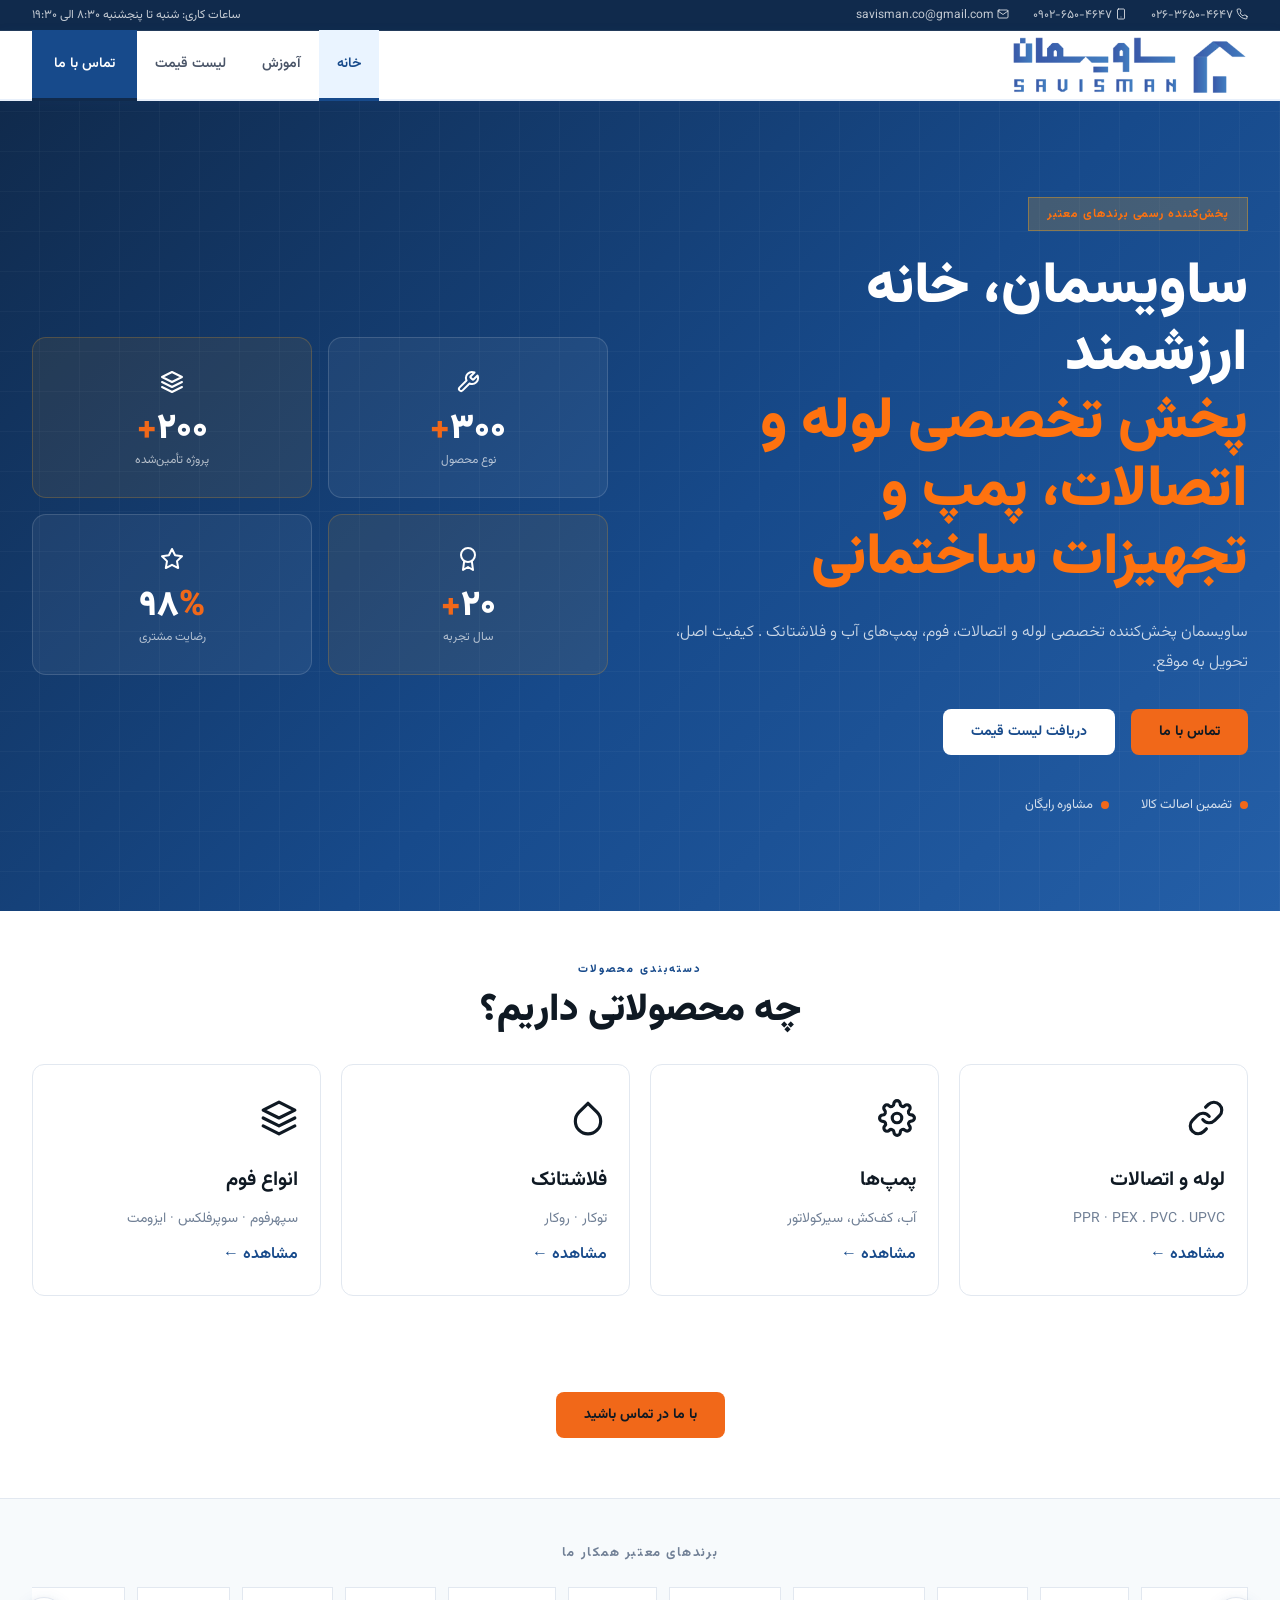
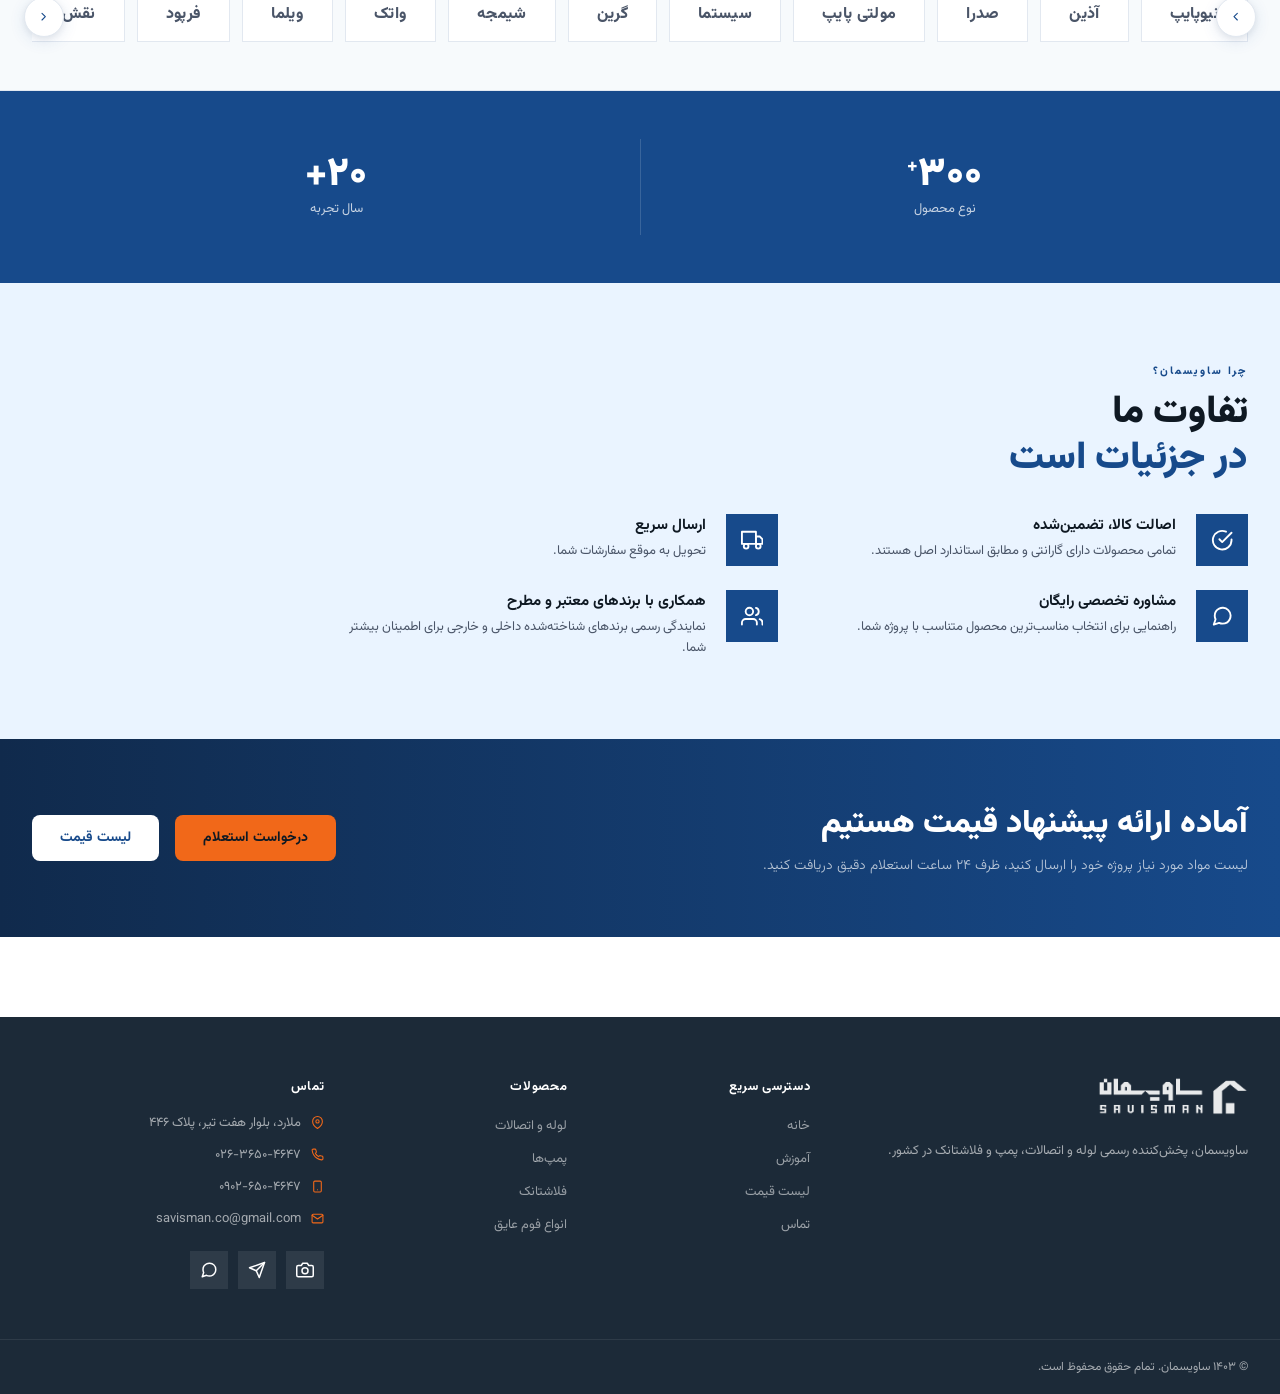
==== commit 2ba75c89: "Update index.html" ====
--- a/index.html
+++ b/index.html
@@ -75,11 +75,32 @@
 .hero-features { display:flex;gap:2rem;margin-top:2.5rem;flex-wrap:wrap; }
 .hero-feature { display:flex;align-items:center;gap:8px;color:rgba(255,255,255,0.8);font-size:13px; }
 .hero-feature-dot { width:8px;height:8px;background:var(--accent);border-radius:50%;flex-shrink:0; }
-.hero-visual { display:grid;grid-template-columns:1fr 1fr;gap:12px; }
+.hero-visual {
+  display:grid;
+  grid-template-columns:1fr 1fr;
+  gap:16px;
+  position:relative;
+}
+
 .hero-stat-card {
-  background:rgba(255,255,255,0.1);backdrop-filter:blur(10px);
-  border:1px solid rgba(255,255,255,0.15);
-  padding:1.5rem;text-align:center;
+  background:rgba(255,255,255,0.055);
+  border:1px solid rgba(255,255,255,0.14);
+  padding:1.75rem 1.5rem;
+  text-align:center;
+  border-radius:14px;
+  transition:transform 0.3s ease, background 0.3s ease, border-color 0.3s ease;
+}
+
+.hero-stat-card:hover {
+  transform:translateY(-5px);
+  background:rgba(255,255,255,0.085);
+  border-color:rgba(255,255,255,0.25);
+}
+
+.hero-stat-card.accent {
+  background:rgba(244,165,28,0.08);
+  border-color:rgba(244,165,28,0.22);
+}
 }
 .hero-stat-card.accent { background:rgba(244,165,28,0.15);border-color:rgba(244,165,28,0.3); }
 .hero-stat-num { font-size:2.2rem;font-weight:900;color:var(--white);line-height:1; }
--- a/style.css
+++ b/style.css
@@ -3,12 +3,12 @@
 *, *::before, *::after { margin: 0; padding: 0; box-sizing: border-box; }
 
 :root {
-  --blue-dark:   #1E3A6E;
-  --blue-main:   #2B5BA8;
-  --blue-mid:    #3D6EC0;
+  --blue-dark:   #102A4C;
+  --blue-main:   #174A8B;
+  --blue-mid:    #245FA8;
   --blue-light:  #5B8DD4;
   --blue-pale:   #E8F0FB;
-  --blue-ultra:  #F0F5FF;
+  --blue-ultra:  #EAF4FF;
   --accent:      #f16819;
   --accent-dark: #f06204;
   --dark:        #0F1923;
@@ -427,3 +427,15 @@
         height: 300px;
     }
 }
+
+.article-img {
+  width:100%;
+  margin:1.5rem 0;
+  overflow:hidden;
+}
+
+.article-img img {
+  width:100%;
+  height:auto;
+  display:block;
+}
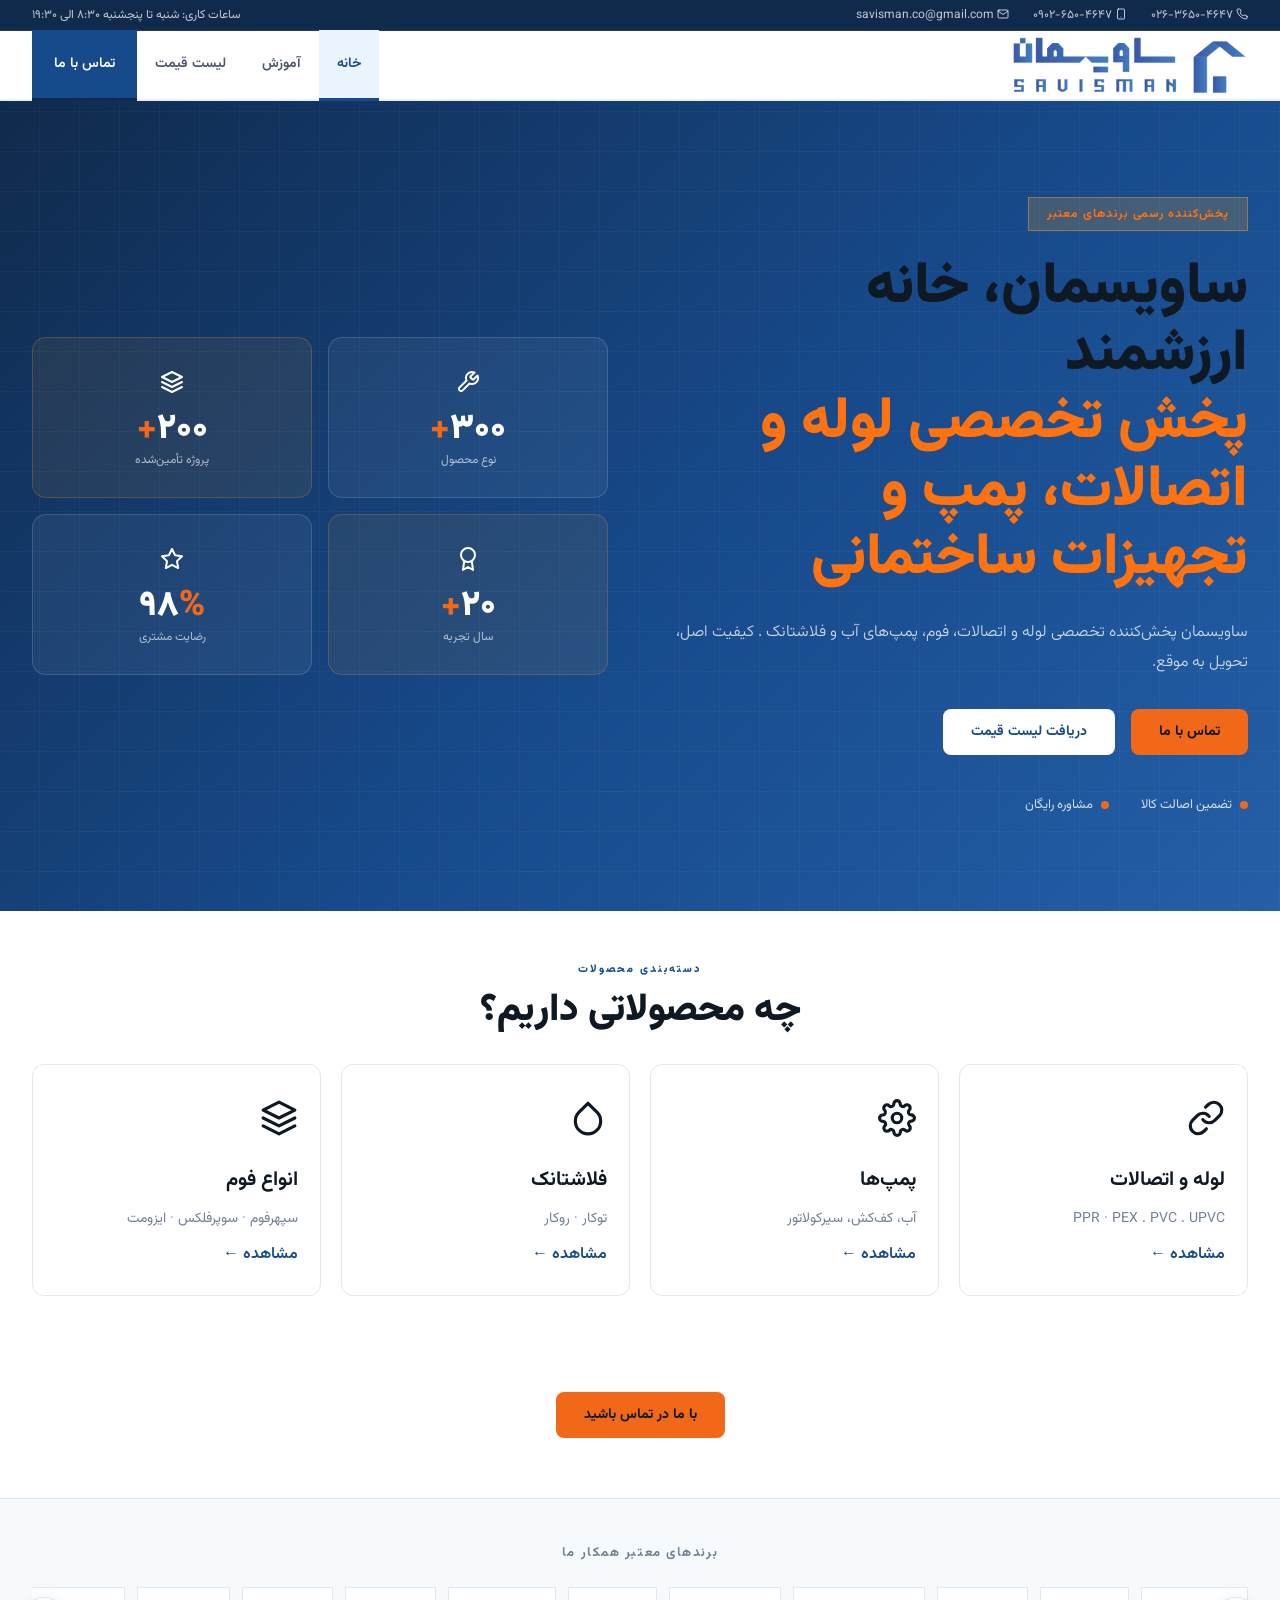
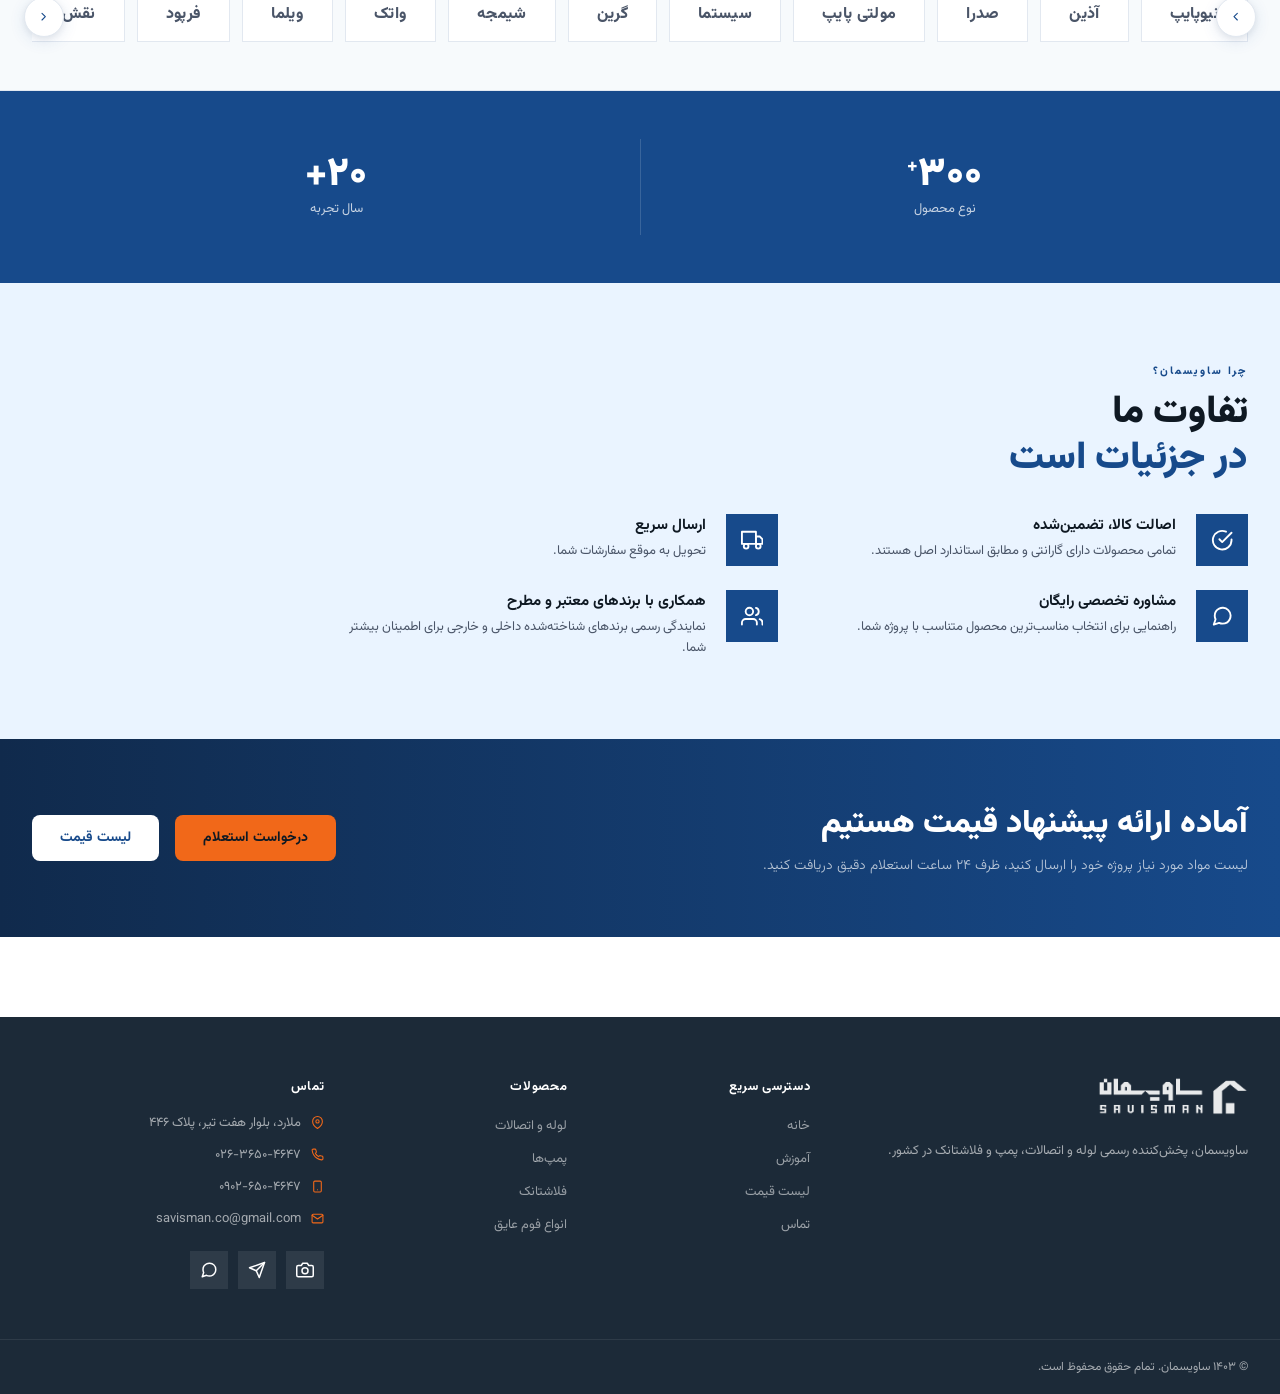
==== commit e1761ff1: "Update index.html" ====
--- a/index.html
+++ b/index.html
@@ -67,7 +67,7 @@
 }
 .hero h1 {
   font-size:clamp(2.2rem,4.5vw,3.8rem);font-weight:900;
-  color:var(--white);line-height:1.18;margin-bottom:1.5rem;
+  color:var(--red);line-height:1.18;margin-bottom:1.5rem;
 }
 .hero h1 .highlight { color:#FE720F; }
 .hero-desc { font-size:16px;color:rgba(255,255,255,0.78);line-height:1.85;margin-bottom:2rem;font-weight:300; }
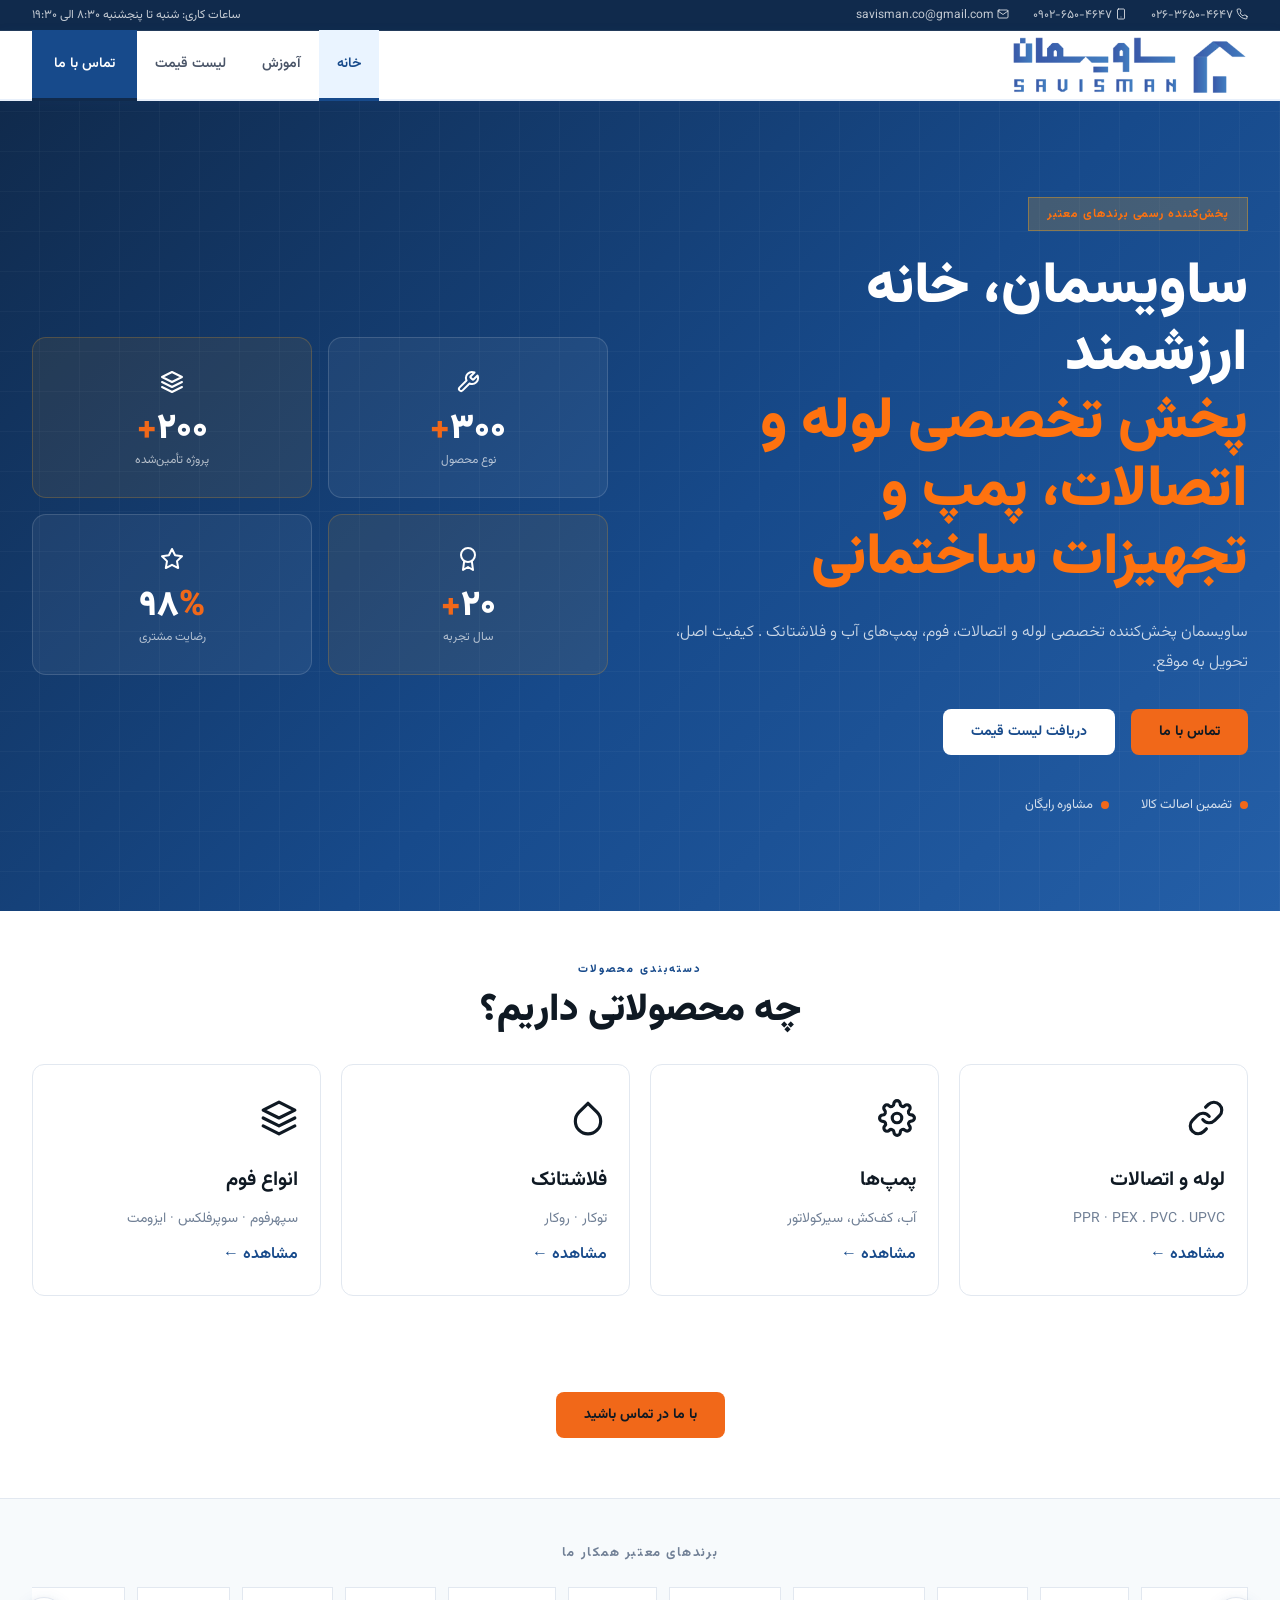
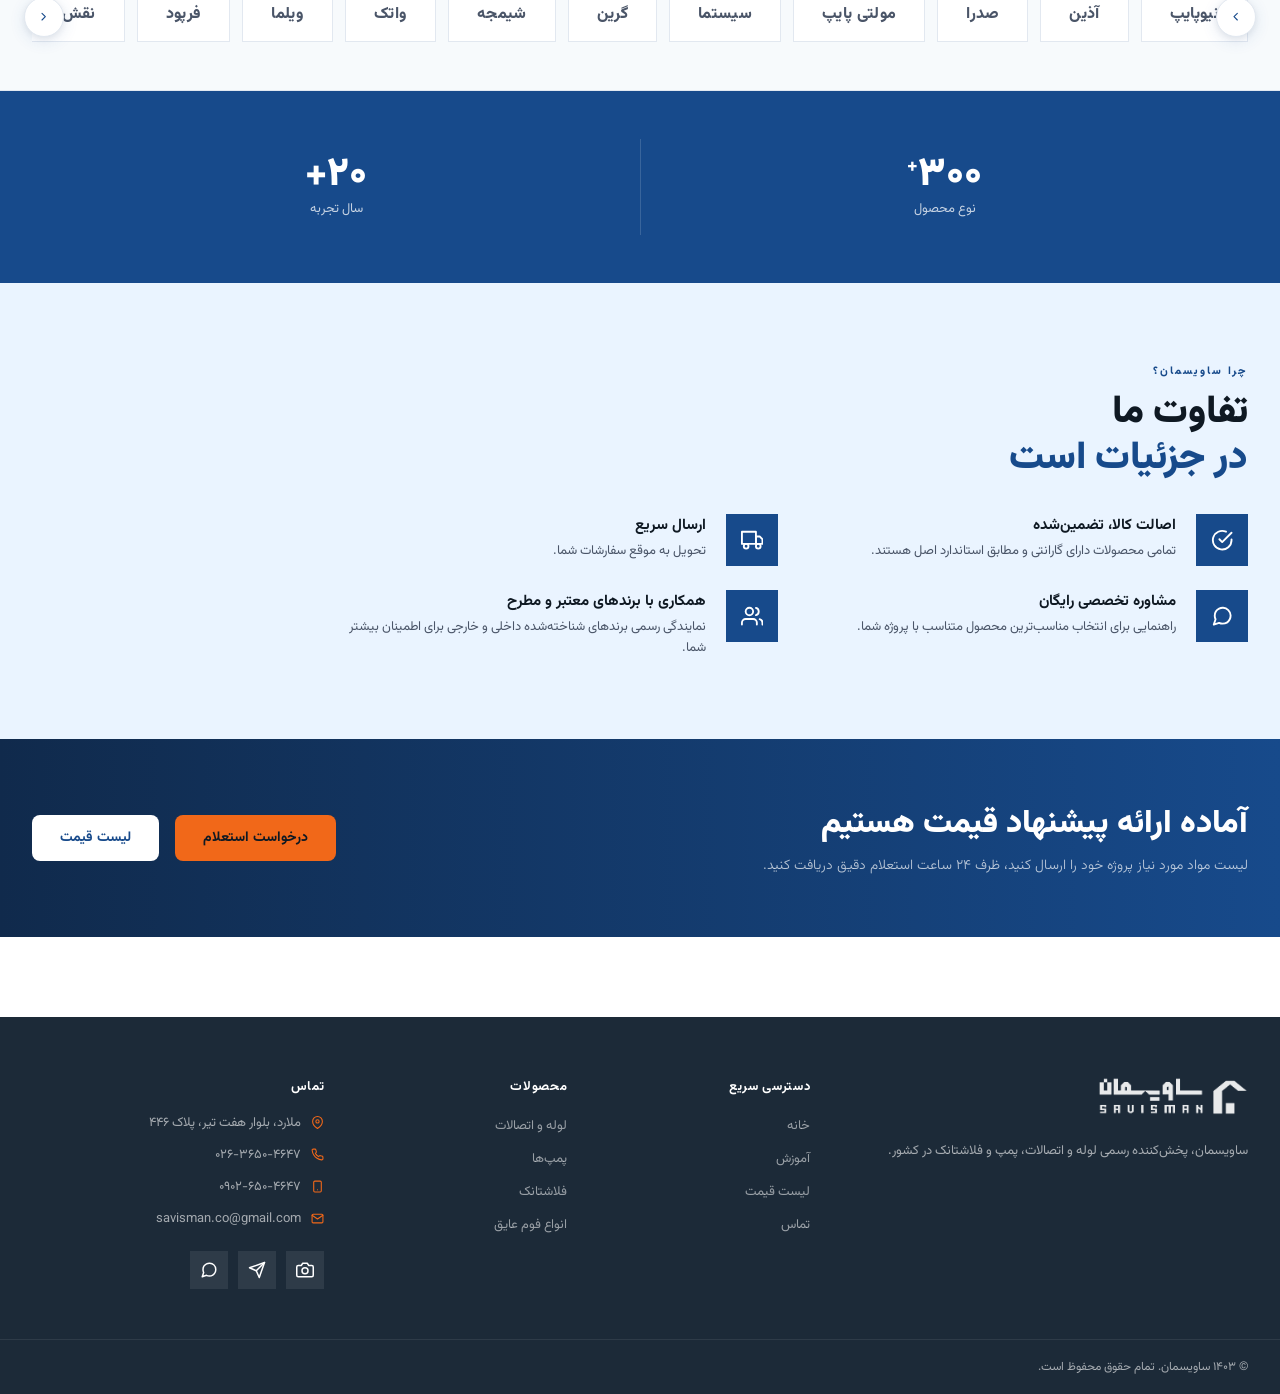
==== commit e36ec829: "Update index.html" ====
--- a/index.html
+++ b/index.html
@@ -67,7 +67,7 @@
 }
 .hero h1 {
   font-size:clamp(2.2rem,4.5vw,3.8rem);font-weight:900;
-  color:var(--red);line-height:1.18;margin-bottom:1.5rem;
+  color:var(--white);line-height:1.18;margin-bottom:1.5rem;
 }
 .hero h1 .highlight { color:#FE720F; }
 .hero-desc { font-size:16px;color:rgba(255,255,255,0.78);line-height:1.85;margin-bottom:2rem;font-weight:300; }
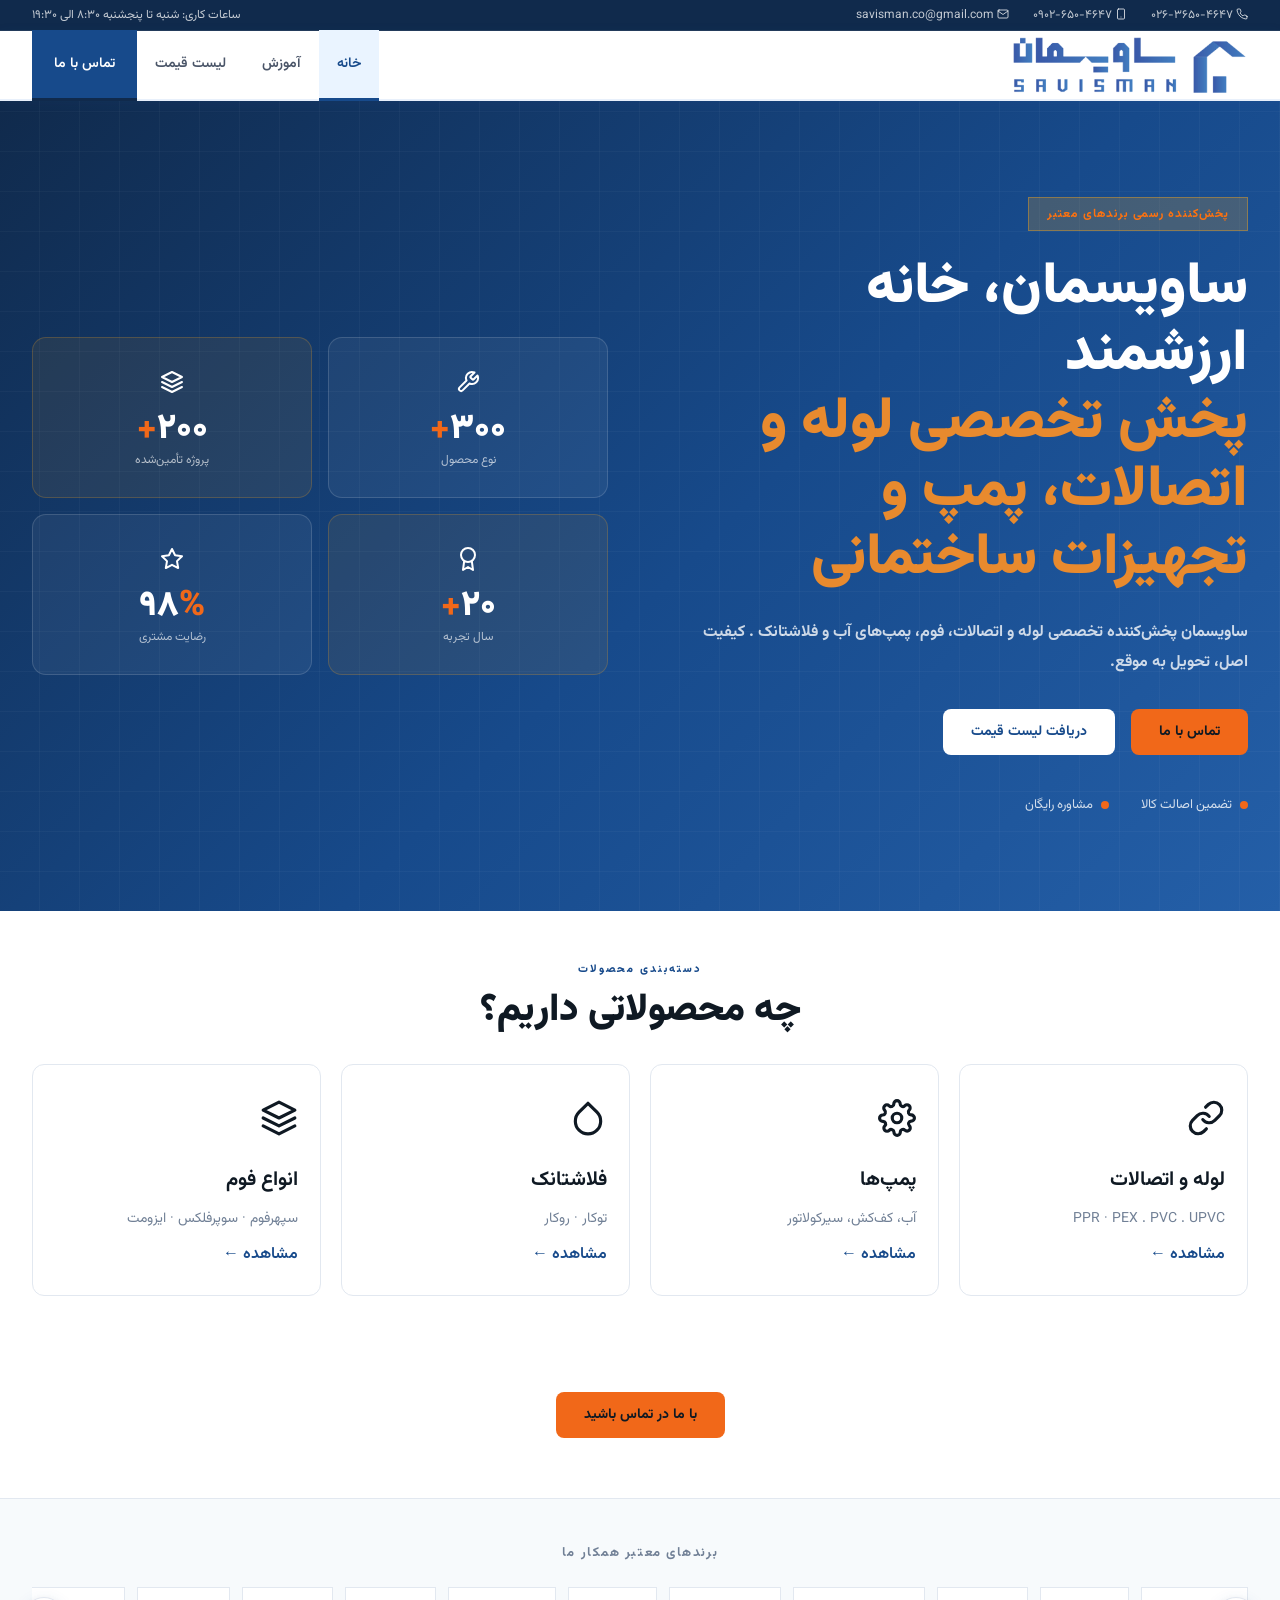
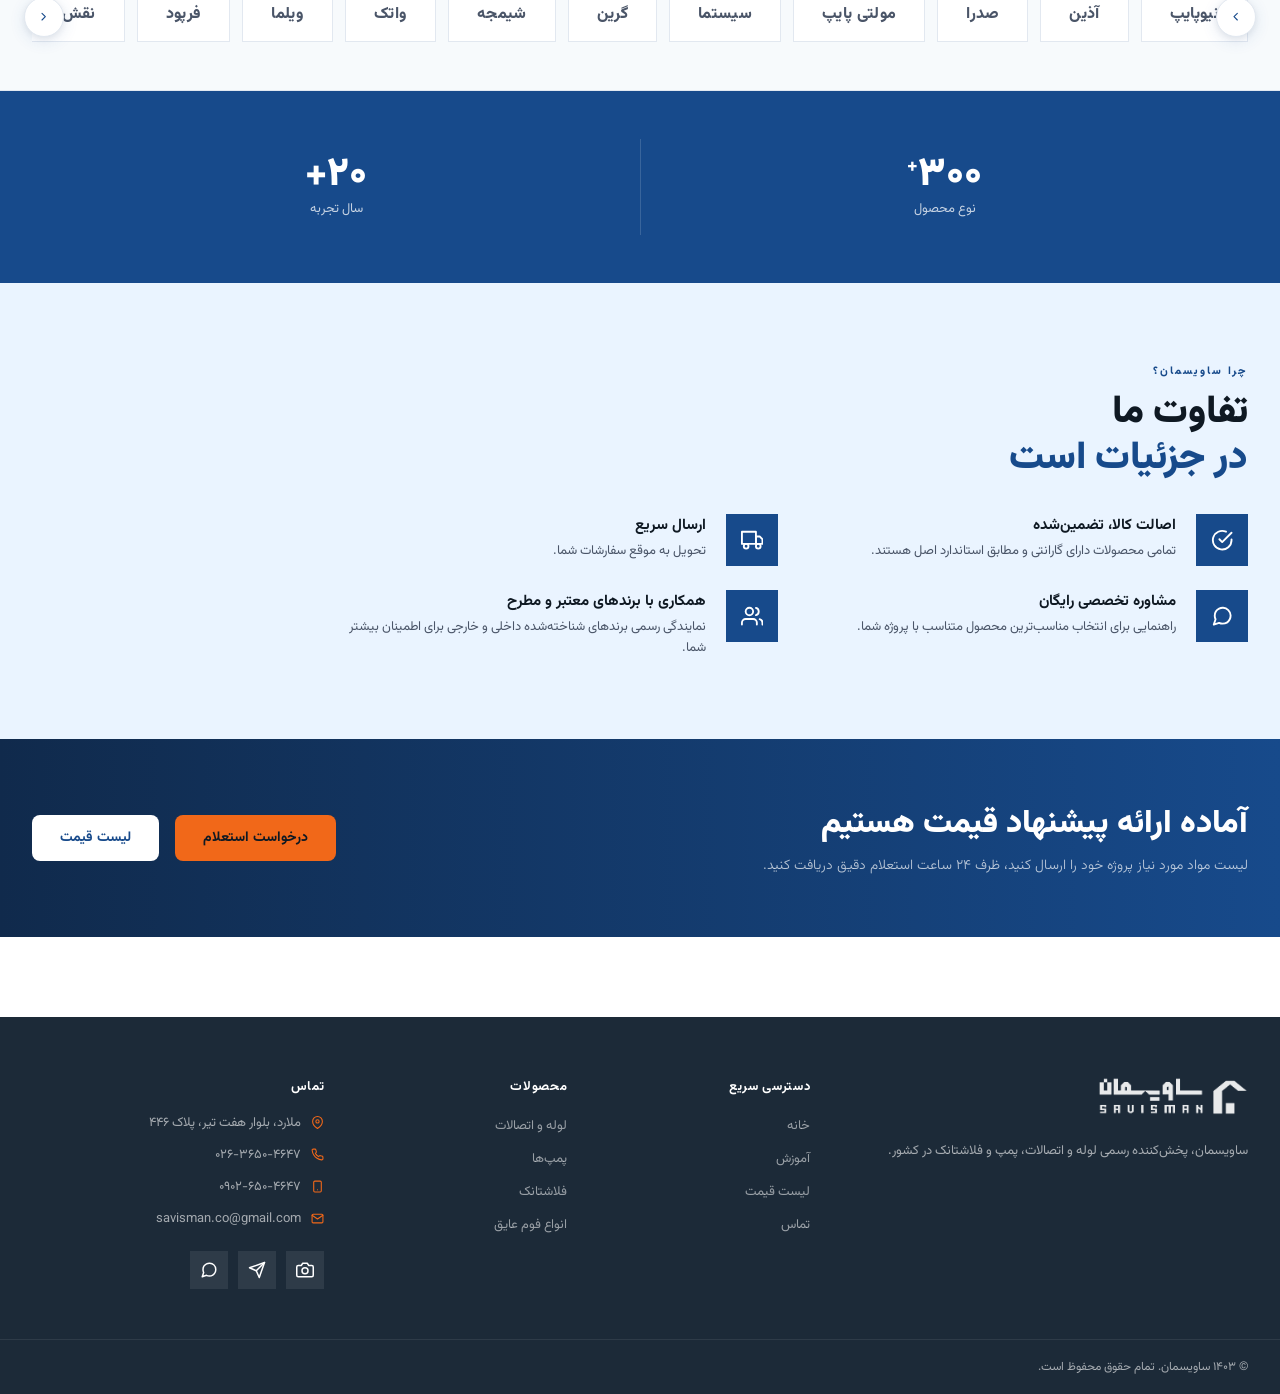
==== commit 7855a6bd: "Refine hero highlight styling" ====
--- a/index.html
+++ b/index.html
@@ -3,7 +3,7 @@
 <head>
 <meta charset="UTF-8">
 <meta name="viewport" content="width=device-width, initial-scale=1.0">
-<title>ساویسمان | پخش لوله، اتصالات، پمپ و فلاشتانک</title>
+<title> ساویسمان | test savisman </title>
 <link rel="icon" type="image/png" href="favicon.png">
 <meta name="description" content="ساویسمان، پخش و فروش انواع لوله و اتصالات تک لایه، پنج لایه، فاضلابی، انواع پمپ، فلاشتانک، تجهیزات استخری، فوم و عایق ساختمانی با کیفیت و قیمت مناسب.">
 <meta property="og:title" content="ساویسمان | پخش تجهیزات ساختمانی و تأسیسات">
@@ -69,8 +69,8 @@
   font-size:clamp(2.2rem,4.5vw,3.8rem);font-weight:900;
   color:var(--white);line-height:1.18;margin-bottom:1.5rem;
 }
-.hero h1 .highlight { color:#FE720F; }
-.hero-desc { font-size:16px;color:rgba(255,255,255,0.78);line-height:1.85;margin-bottom:2rem;font-weight:300; }
+.hero h1 .highlight { color:#E88A2E; }
+.hero-desc { font-size:16px;color:rgba(255,255,255,0.78);line-height:1.85;margin-bottom:2rem;font-weight:700; }
 .hero-actions { display:flex;gap:1rem;flex-wrap:wrap; }
 .hero-features { display:flex;gap:2rem;margin-top:2.5rem;flex-wrap:wrap; }
 .hero-feature { display:flex;align-items:center;gap:8px;color:rgba(255,255,255,0.8);font-size:13px; }
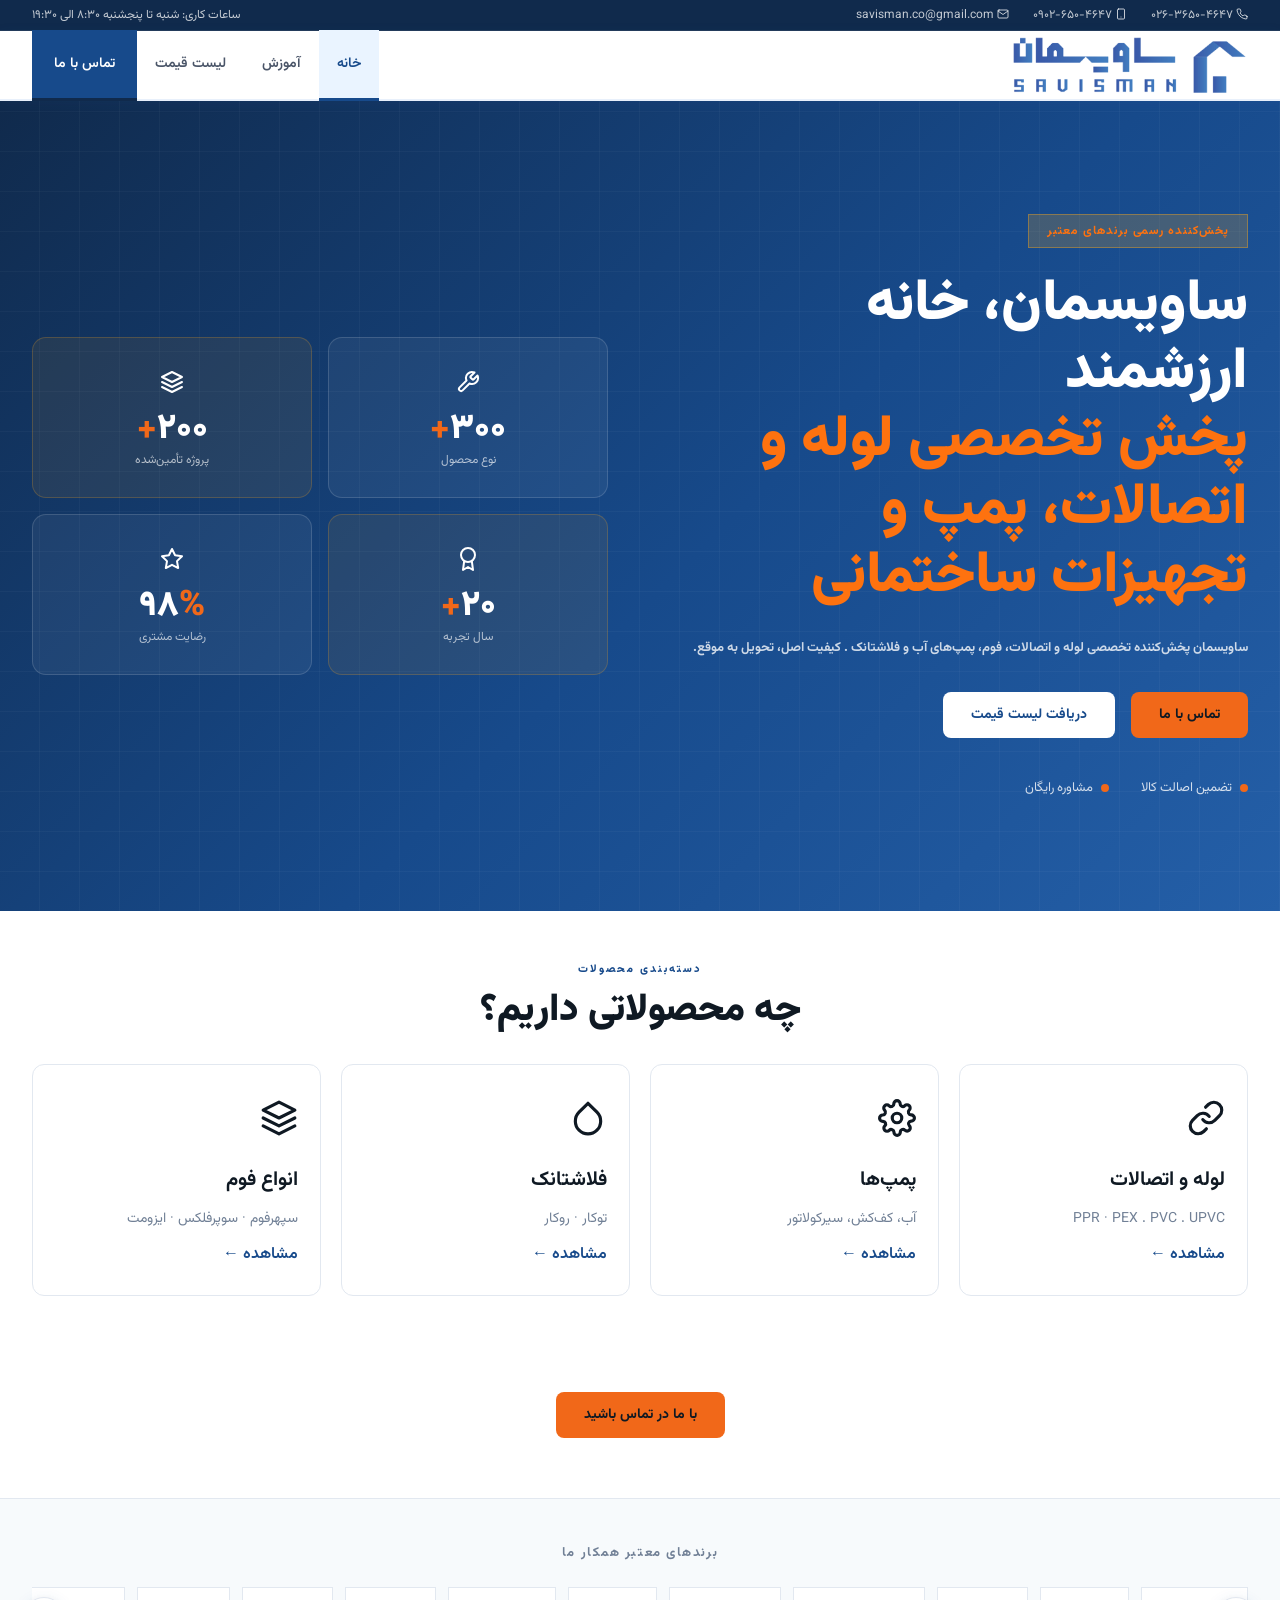
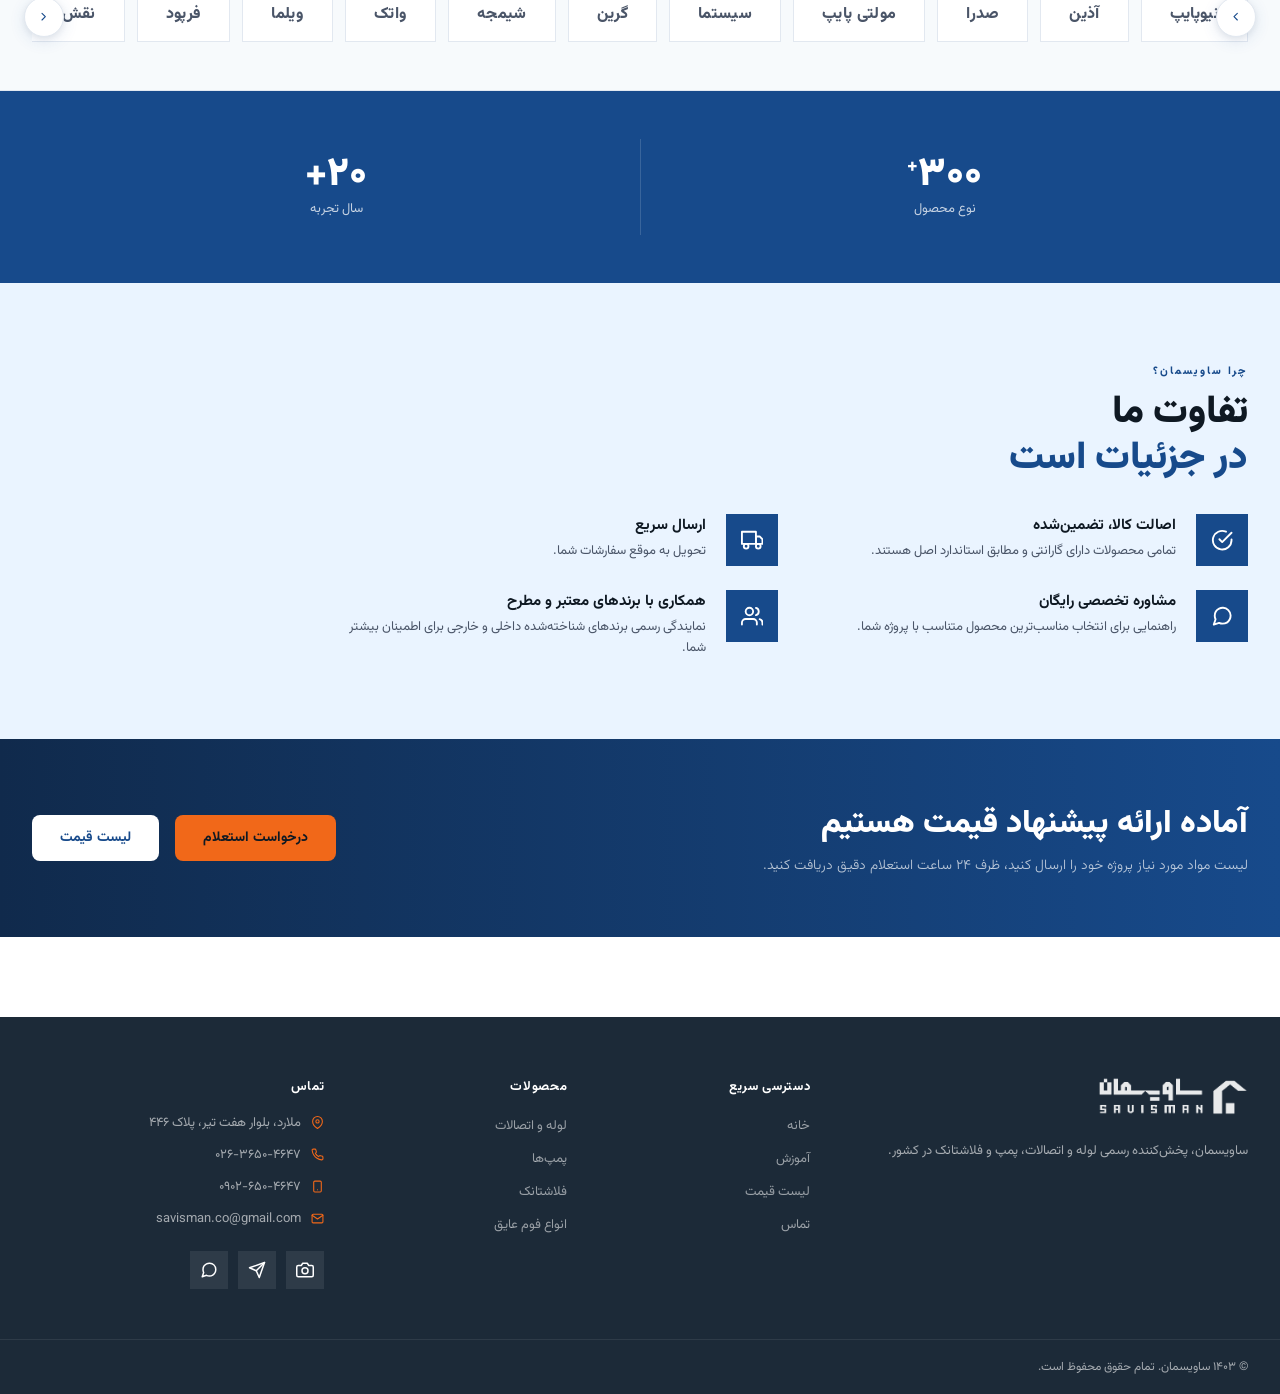
==== commit 71960f12: "Update hero styling" ====
--- a/index.html
+++ b/index.html
@@ -3,7 +3,7 @@
 <head>
 <meta charset="UTF-8">
 <meta name="viewport" content="width=device-width, initial-scale=1.0">
-<title> ساویسمان | test savisman </title>
+<title> ساویسمان | تجیزات ساختمانی و تاسیسات </title>
 <link rel="icon" type="image/png" href="favicon.png">
 <meta name="description" content="ساویسمان، پخش و فروش انواع لوله و اتصالات تک لایه، پنج لایه، فاضلابی، انواع پمپ، فلاشتانک، تجهیزات استخری، فوم و عایق ساختمانی با کیفیت و قیمت مناسب.">
 <meta property="og:title" content="ساویسمان | پخش تجهیزات ساختمانی و تأسیسات">
@@ -69,8 +69,8 @@
   font-size:clamp(2.2rem,4.5vw,3.8rem);font-weight:900;
   color:var(--white);line-height:1.18;margin-bottom:1.5rem;
 }
-.hero h1 .highlight { color:#E88A2E; }
-.hero-desc { font-size:16px;color:rgba(255,255,255,0.78);line-height:1.85;margin-bottom:2rem;font-weight:700; }
+.hero h1 .highlight { color:#FE720F; }
+.hero-desc { font-size:13px;color:rgba(255,255,255,0.78);line-height:1.85;margin-bottom:2rem;font-weight:700; }
 .hero-actions { display:flex;gap:1rem;flex-wrap:wrap; }
 .hero-features { display:flex;gap:2rem;margin-top:2.5rem;flex-wrap:wrap; }
 .hero-feature { display:flex;align-items:center;gap:8px;color:rgba(255,255,255,0.8);font-size:13px; }
